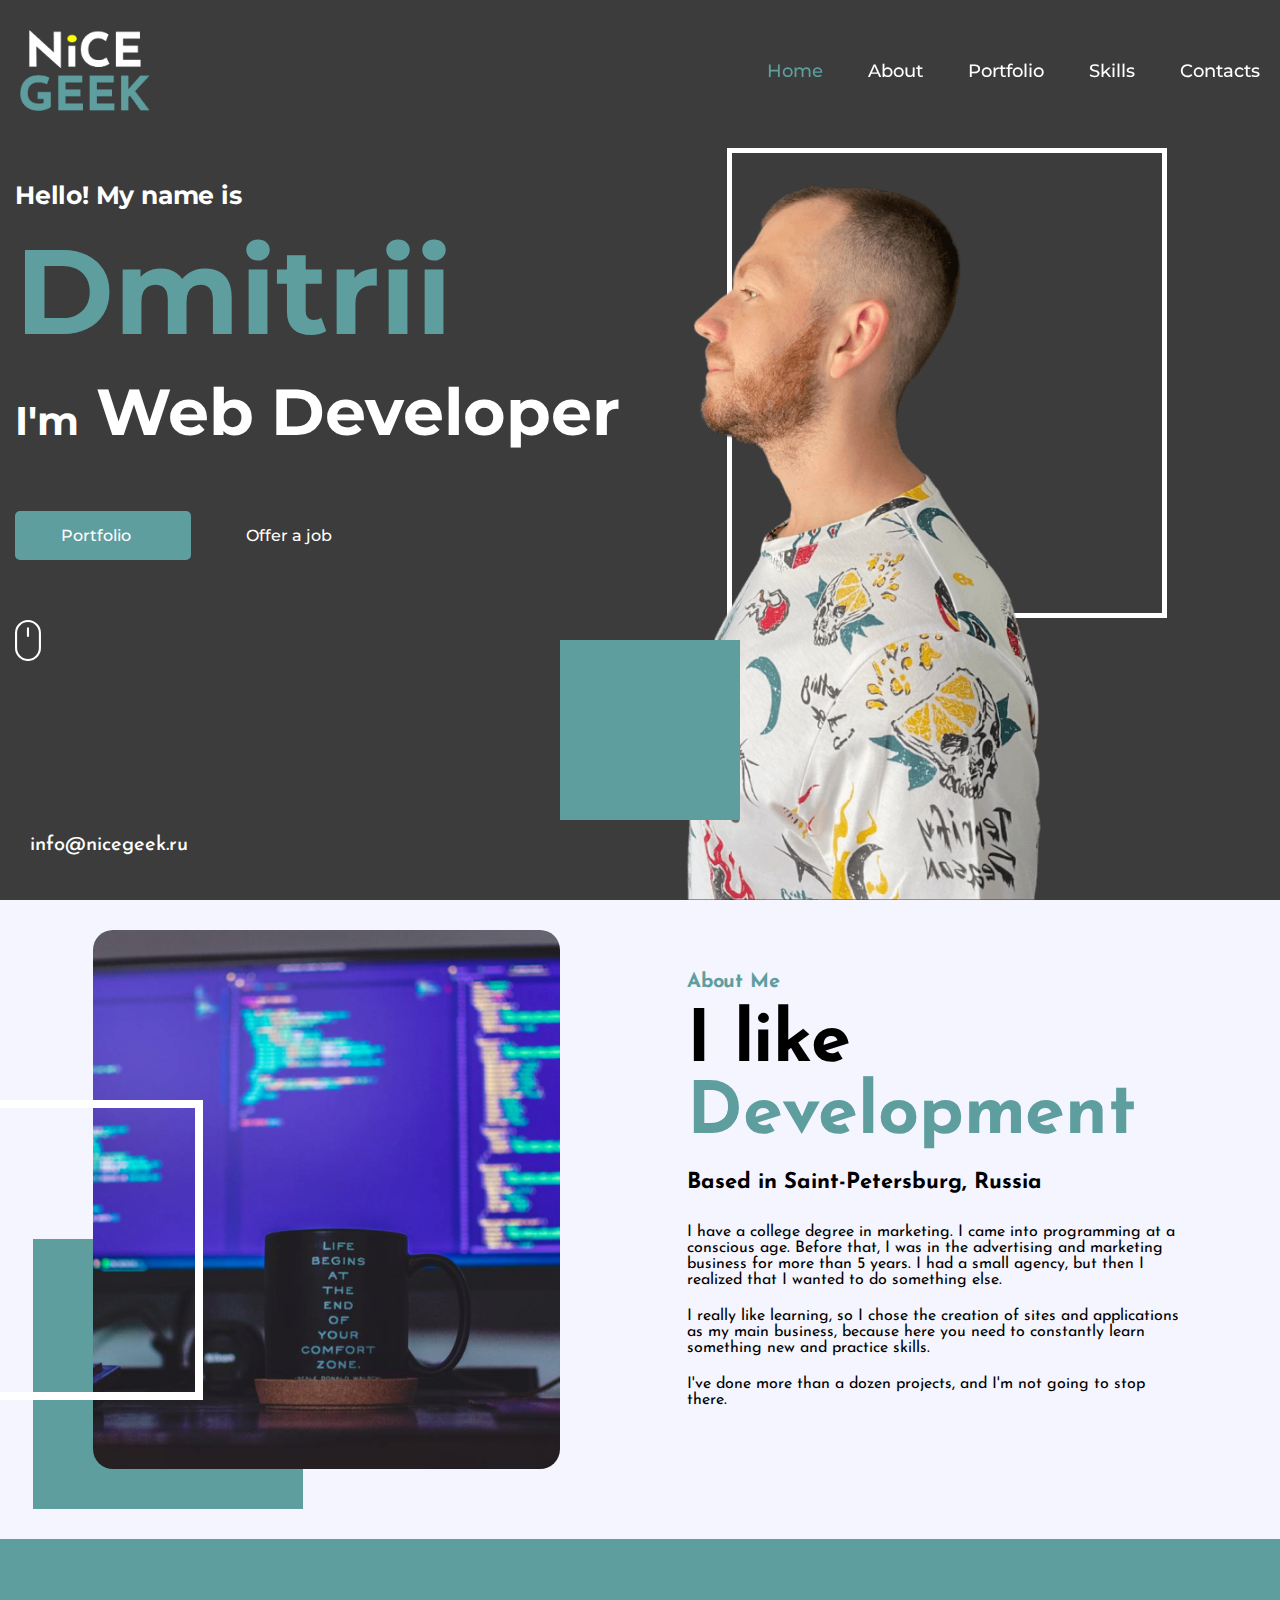
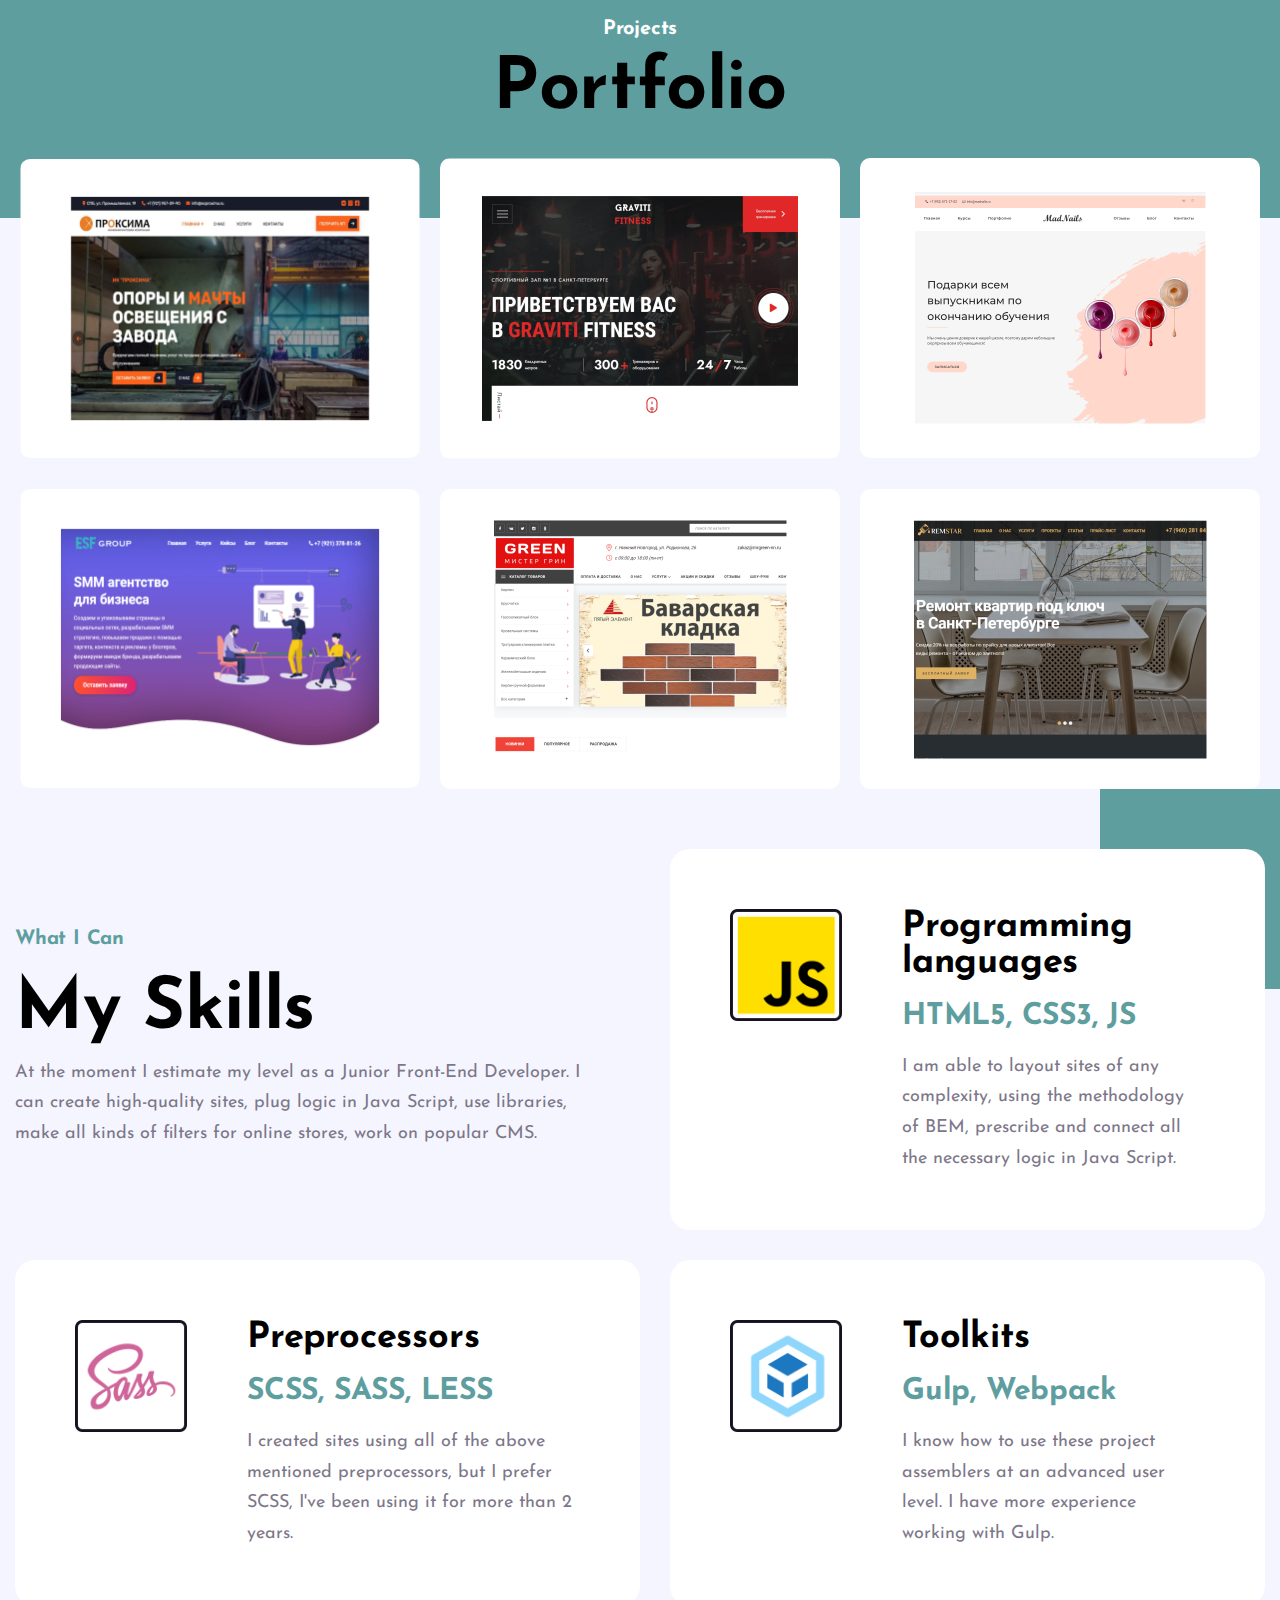
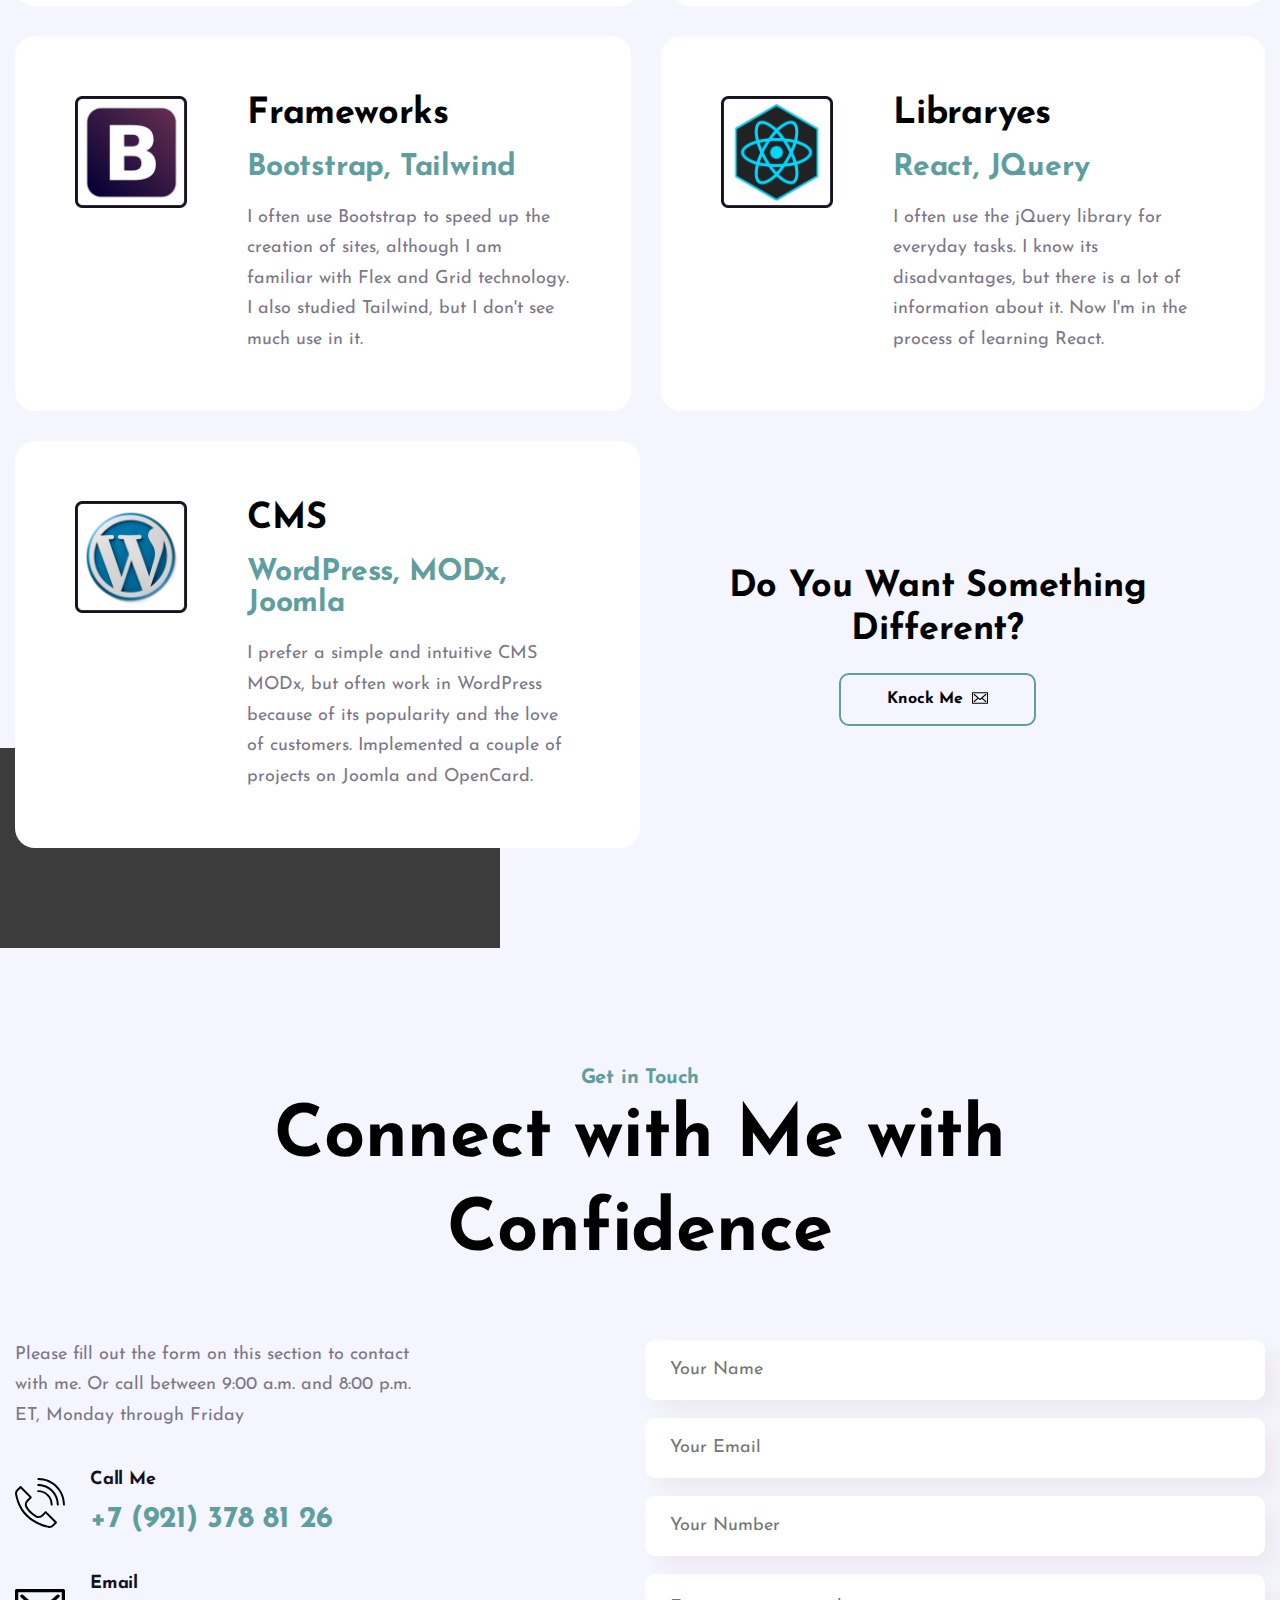
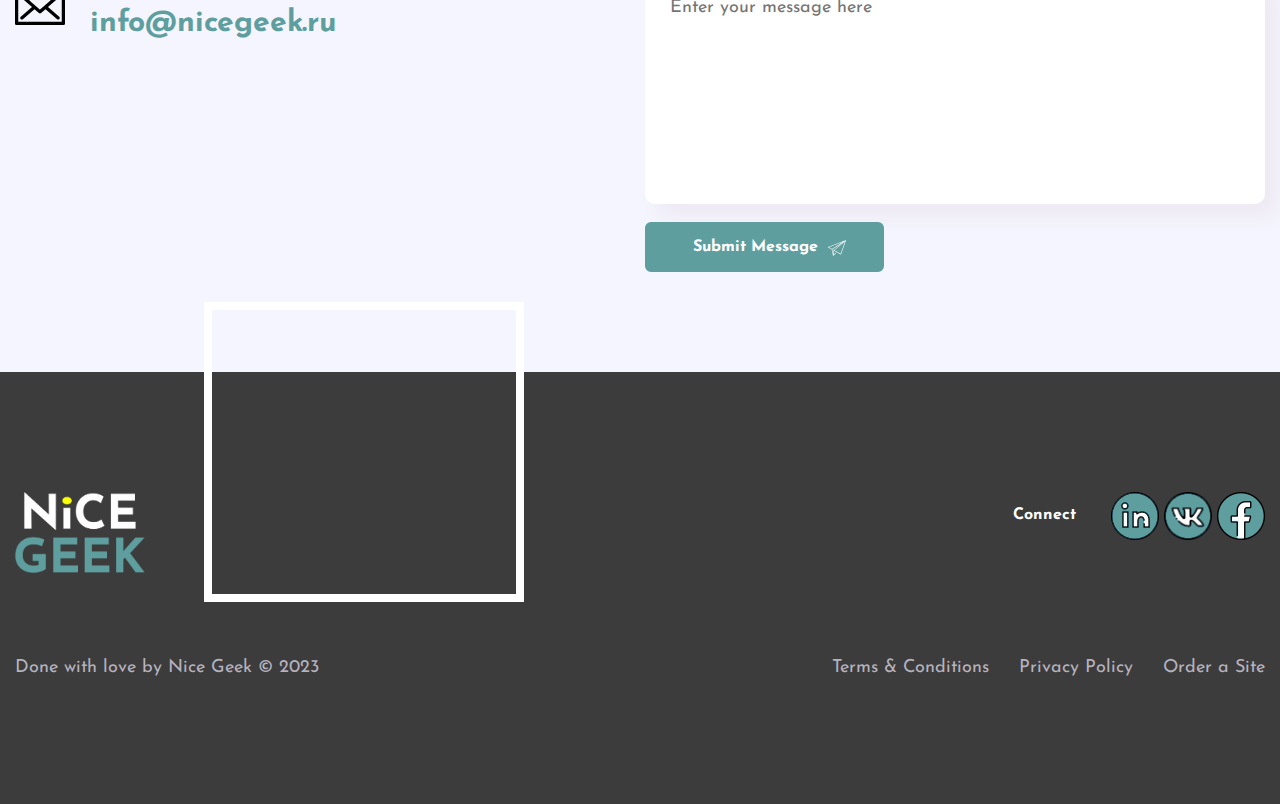
==== index.html @ d7db6d73 "first commit" ====
<!DOCTYPE html>
<html lang="en-EN">
<head>
    <meta charset="UTF-8">
    <meta http-equiv="X-UA-Compatible" content="IE=edge">
    <meta name="description" content="Web Development Portfolio - HTML5, CSS3, JS | Dmitry Semenov">
    <meta name="author" content="Semenov Dmitrii">
    <meta name="viewport" content="width=device-width, initial-scale=1.0">
    <link rel="icon" href="./img/favicon.ico">
    <link rel="preconnect" href="https://fonts.googleapis.com">
    <link rel="preconnect" href="https://fonts.gstatic.com" crossorigin>
    <link href="https://fonts.googleapis.com/css2?family=Josefin+Sans:ital,wght@0,100;0,200;0,300;0,400;0,500;0,600;0,700;1,100;1,200;1,300;1,400;1,500;1,600;1,700&display=swap" rel="stylesheet">
    <link href="https://fonts.googleapis.com/css2?family=Montserrat:wght@300;400;500;600;700;800&family=Open+Sans:wght@300;400;500;600;700;800&display=swap" rel="stylesheet">
    <link rel="stylesheet" href="css/style.css">
    <link rel="stylesheet" href="css/media.css">
    <script type="text/javascript" src="//ajax.googleapis.com/ajax/libs/jquery/1.11.0/jquery.min.js"></script>
    <title>Personal portfolio Dmitry Semenov - Web-Developer, Front-End Developer</title>
</head>
<body>
    <div class="preloader">
        <div class="preloader__wrapper">
            <img class="preloader__img" src="./img/logo__main.svg" alt="logo">
        </div>
    </div>
    <div class="sticky__wrapper">
        <header class="header">
            <div class="header__top_wrapper">
                <div class="header__top">
                    <div class="logo">
                        <a href="#"><img src="./img/logo__main_2.png" alt="logo" class="logo__main"></a>
                    </div>
                    <nav class="nav" id="nav">
                        <ul class="menu__list" id="menu__list">
                            <li class="menu__list_li">
                                <a href="#" class="menu__list_link menu__list_link_active">Home</a>
                            </li>
                            <li class="menu__list_li">
                                <a href="#about" class="menu__list_link">About</a>
                            </li>
                            <li class="menu__list_li">
                                <a href="#portfolio" class="menu__list_link">Portfolio</a>
                            </li>
                            <li class="menu__list_li">
                                <a href="#skills" class="menu__list_link">Skills</a>
                            </li>
                            <li class="menu__list_li">
                                <a href="#form" class="menu__list_link">Contacts</a>
                            </li>
                        </ul>
                    </nav>
                    <button class="mobile-nav-btn">
                        <div class="nav-icon"></div>
                    </button>
                </div>
                <div class="mobile__nav">
                    <div class="mobile__logo">
                        <a href="#"><img src="./img/logo__main_2.png" alt="logo" class="logo__main"></a>
                    </div>
                    <nav class="mobile__navigation">
                        <ul class="mobile__list" id="mobile__list">
                            <li class="mobile__li"><a href="#" class="menu__list_link_mob menu__list_link_active">Home</a></li>
                            <li class="mobile__li"><a href="#about" class="menu__list_link_mob">About</a></li>
                            <li class="mobile__li"><a href="#portfolio" class="menu__list_link_mob">Portfolio</a></li>
                            <li class="mobile__li"><a href="#skills" class="menu__list_link_mob">Skills</a></li>
                            <li class="mobile__li"><a href="#form" class="menu__list_link_mob">Contacts</a></li>
                        </ul>
                    </nav>
                    <div class="mobile__email">
                        <a href="mailto:info@nicegeek.ru">info@nicegeek.ru</a></p>
                    </div>
                </div>  
            </div>
            <div class="mobile__fade">
            </div>
        </header>
        <section class="hero">
            <div class="container">
                    <div class="hero__main">
                        <div class="hero__main_content">
                            <div class="hero__main_content_text">
                                <p class="hero__greeting">Hello! My name is</p>
                                <h1 class="focus-in-expand-fwd-second">Dmitrii</h1>
                                <p class="hero__profession focus-in-expand-fwd-third">I'm<span class=""> Web Developer</span></p>
                            </div>
                            <div class="hero__main_content_btn">
                                <a href="#portfolio" class="hero__btn_violet">Portfolio</a>
                                <a href="#form" class="hero__btn_transperent">Offer a job</a>
                            </div>
                            <div class="hero__main_anchor">
                                <a href="#about">
                                    <svg width="26px" height="100%" viewBox="0 0 247 390" version="1.1" xmlns="http://www.w3.org/2000/svg" xmlns:xlink="http://www.w3.org/1999/xlink" style="fill-rule:evenodd;clip-rule:evenodd;stroke-linecap:round;stroke-linejoin:round;stroke-miterlimit:1.5;">
                                        <path id="wheel" d="M123.359,79.775l0,72.843" style="fill:none;stroke:#fff;stroke-width:20px;"></path>
                                        <path id="mouse" d="M236.717,123.359c0,-62.565 -50.794,-113.359 -113.358,-113.359c-62.565,0 -113.359,50.794 -113.359,113.359l0,143.237c0,62.565 50.794,113.359 113.359,113.359c62.564,0 113.358,-50.794 113.358,-113.359l0,-143.237Z" style="fill:none;stroke:#fff;stroke-width:20px;"></path>
                                    </svg>
                                </a>
                            </div>
                        </div>
                        <div class="hero__main_img">
                            <div class="hero__main_img_wrapper">
                                <img class ="hero__img" src="./img/hero/hero_3_optimize.png" alt="my__img">
                            </div>
                            <span class="hero__item_one movingeffect"></span>
                            <span class="hero__item_two movingeffectbcw"></span>
                            <span class="hero__item_three movingeffectbcw"></span>
                            <span class="hero__item_four movingeffect"></span>
                            <span class="hero__item_five movingeffectbcw"></span>
                        </div>
                    </div>
                    <div class="hero__socials">
                        <a href="https://www.linkedin.com/in/%D0%B4%D0%BC%D0%B8%D1%82%D1%80%D0%B8%D0%B9-%D1%81%D0%B5%D0%BC%D0%B5%D0%BD%D0%BE%D0%B2-20737897/" target="_blank"><img src="./img/icons/socials/linkedin_main.png" alt="linkedin_main"></a>
                        <a href="https://vk.com/id92123426" target="_blank"><img src="./img/icons/socials/vk_main.png" alt="vk_main"></a>
                        <a href="https://www.facebook.com/dmitrii.esfgroup" target="_blank"><img src="./img/icons/socials/facebook_main.png" alt="facebook_main"></a>
                    </div>
                    <div class="hero__email">
                        <a href="mailto:info@nicegeek.ru">info@nicegeek.ru</a></p>
                    </div>
            </div>         
        </section>
        <section class="about" id="about">
            <div class="about__left">
                <img src="./img/about_1.png" alt="about_1">
                <span class="about__left_item_one" ></span>
                <span class="about__left_item_two movingeffect"></span>
            </div>
            <article class="about__center">
                <div class="about__center_text">
                    <h3 class="section__title">About Me</h3>
                    <h4 class="about__center_title">I like</h4>
                    <p class="about__center_title_two">Development</p>
                    <p class="about__center_adress">Based in Saint-Petersburg, Russia</p>
                    <p class="about__center_p">I have a college degree in marketing. I came into programming at a conscious age. Before that, I was in the advertising and marketing business for more than 5 years. I had a small agency, but then I realized that I wanted to do something else.</p>
                    <p class="about__center_p">I really like learning, so I chose the creation of sites and applications as my main business, because here you need to constantly learn something new and practice skills.</p>
                    <p class="about__center_p">I've done more than a dozen projects, and I'm not going to stop there.</p>
                    <!-- <a href="#" class="about__center_btn">Download CV
                        <svg xmlns="http://www.w3.org/2000/svg" xmlns:xlink="http://www.w3.org/1999/xlink" version="1.1" id="Layer_1" x="0px" y="0px" viewBox="0 0 330 330" style="enable-background:new 0 0 330 330;" xml:space="preserve" class="svg replaced-svg" fill="white">
                            <g id="XMLID_24_">
                                <path id="XMLID_25_" d="M154.389,265.602c0.351,0.35,0.719,0.683,1.103,0.997c0.169,0.138,0.347,0.258,0.52,0.388   c0.218,0.164,0.432,0.333,0.659,0.484c0.212,0.142,0.432,0.265,0.649,0.395c0.202,0.121,0.4,0.248,0.608,0.359   c0.224,0.12,0.453,0.221,0.681,0.328c0.215,0.102,0.427,0.21,0.648,0.301c0.223,0.092,0.45,0.167,0.676,0.247   c0.235,0.085,0.468,0.175,0.709,0.248c0.226,0.068,0.456,0.119,0.685,0.176c0.246,0.062,0.489,0.131,0.739,0.181   c0.263,0.052,0.528,0.083,0.794,0.121c0.219,0.031,0.435,0.073,0.658,0.095c0.492,0.048,0.986,0.075,1.48,0.075   c0.494,0,0.988-0.026,1.48-0.075c0.225-0.022,0.444-0.064,0.667-0.096c0.262-0.037,0.524-0.068,0.784-0.12   c0.255-0.05,0.503-0.121,0.754-0.184c0.223-0.057,0.448-0.105,0.669-0.172c0.246-0.075,0.483-0.167,0.724-0.253   c0.221-0.08,0.444-0.152,0.662-0.242c0.225-0.093,0.44-0.202,0.659-0.306c0.225-0.106,0.452-0.206,0.672-0.324   c0.21-0.112,0.408-0.239,0.611-0.361c0.217-0.13,0.437-0.252,0.648-0.394c0.222-0.148,0.431-0.314,0.643-0.473   c0.179-0.134,0.362-0.258,0.536-0.4c0.365-0.3,0.714-0.617,1.049-0.949c0.016-0.016,0.033-0.028,0.049-0.044l70.002-69.998   c5.858-5.858,5.858-15.355,0-21.213c-5.857-5.858-15.355-5.857-21.213-0.001l-44.396,44.393V15c0-8.284-6.716-15-15-15   c-8.284,0-15,6.716-15,15v203.785l-44.392-44.391c-5.858-5.858-15.356-5.858-21.213,0c-5.858,5.858-5.858,15.355,0,21.213   L154.389,265.602z"></path>
                                <path id="XMLID_26_" d="M315,300H15c-8.284,0-15,6.716-15,15s6.716,15,15,15h300c8.284,0,15-6.716,15-15S323.284,300,315,300z"></path>
                            </g>
                        </svg>
                    </a> -->
                </div>  
            </article>
            <div class="about__right">
                <span class="about__right_item_one movingeffectbcw"></span>
                <span class="about__right_item_two"></span>
            </div>
        </section>
        <section class="portfolio" id="portfolio">
            <div class="portfolio__heading">
                <div class="container">
                    <div class="portfolio__title">
                        <p>Projects</p>
                        <h3>Portfolio</h3>
                    </div>
                </div>
            </div>
            <div class="portfolio__projects">
                <div class="container projects__wrapper">
                    <div class="portfolio__projects_row">
                        <div class="portfolio__projects_item">
                            <a class="portfolio__projects_link" href="https://proxima.nicegeek.ru/" target="_blank"></a>
                            <div class="portfolio__projects_img">
                                <img src="./img/projects/project_1.png" alt="portfolio">
                            </div>
                            <div class="portfolio__projects_overlay">
                                <a href="https://proxima.nicegeek.ru/" target="_blank">Show More</a>
                                <div class="portfolio__projects_text">
                                    <p class="portfolio__projects_title">SCSS, JS, Sliders, Video Popup, Accordeons, Animations</p>
                                    <h3 class="portfolio__projects_skills">Manufacturing</h3>
                                </div>
                            </div>
                        </div>
                        <div class="portfolio__projects_item">
                            <a class="portfolio__projects_link" href="https://gravity.nicegeek.ru/" target="_blank"></a>
                            <div class="portfolio__projects_img">
                                <img src="./img/projects/project_2.png" alt="portfolio">
                            </div>
                            <div class="portfolio__projects_overlay">
                                <a href="https://gravity.nicegeek.ru/" target="_blank">Show More</a>
                                <div class="portfolio__projects_text">
                                    <p class="portfolio__projects_title">Gulp + Webpack, JS Calculator, Popups, Animations</p>
                                    <h3 class="portfolio__projects_skills">Fitness Club</h3>
                                </div>
                            </div>
                        </div>
                        <div class="portfolio__projects_item">
                            <a class="portfolio__projects_link" href="https://madnails.ru/" target="_blank"></a>
                            <div class="portfolio__projects_img">
                                <img src="./img/projects/project_3.png" alt="portfolio">
                            </div>
                            <div class="portfolio__projects_overlay">
                                <a href="https://madnails.ru/" target="_blank">Show More</a>
                                <div class="portfolio__projects_text">
                                    <p class="portfolio__projects_title">SCSS, JS, MODx</p>
                                    <h3 class="portfolio__projects_skills">Beauty School</h3>
                                </div>
                            </div>
                        </div>
                        <div class="portfolio__projects_item">
                            <a class="portfolio__projects_link" href="https://esfgroup.ru/" target="_blank"></a>
                            <div class="portfolio__projects_img">
                                <img src="./img/projects/project_4.png" alt="portfolio">
                            </div>
                            <div class="portfolio__projects_overlay">
                                <a href="https://esfgroup.ru/" target="_blank">Show More</a>
                                <div class="portfolio__projects_text">
                                    <p class="portfolio__projects_title">SCSS, JS, Bootstrap, MODx</p>
                                    <h3 class="portfolio__projects_skills">SMM agency</h3>
                                </div>
                            </div>
                            
                        </div>
                        <div class="portfolio__projects_item">
                            <a class="portfolio__projects_link" href="https://mrgreen-nn.ru/" target="_blank"></a>
                            <div class="portfolio__projects_img">
                                <img src="./img/projects/project_5.png" alt="portfolio">
                            </div>
                            <div class="portfolio__projects_overlay">
                                <a href="https://mrgreen-nn.ru/" target="_blank">Show More</a>
                                <div class="portfolio__projects_text">
                                    <p class="portfolio__projects_title">HTML5, CSS3, JS, MODx</p>
                                    <h3 class="portfolio__projects_skills">Online store of building materials</h3>
                                </div>
                            </div>
                        </div>
                        <div class="portfolio__projects_item">
                            <a class="portfolio__projects_link" href="https://remstar-spb.ru/" target="_blank"></a>
                            <div class="portfolio__projects_img">
                                <img src="./img/projects/project_6.png" alt="portfolio">
                            </div>
                            <div class="portfolio__projects_overlay">
                                <a href="https://remstar-spb.ru/" target="_blank">Show More</a>
                                <div class="portfolio__projects_text">
                                    <p class="portfolio__projects_title">HTML5, CSS3, JS, MODx</p>
                                    <h3 class="portfolio__projects_skills">Apartment renovation</h3>
                                </div>
                            </div>
                            
                        </div>
                    </div>
                </div>
            </div>
        </section>
        <section class="skills" id="skills">
            <div class="container">
                <div class="skills__wrapper">
                    <div class="skills__row">
                        <div class="skills__item_title_format">
                            <p class="section__title">What I Can</p>
                            <h3 class="skills__item_heading">My Skills</h3>
                            <p class="skills__item_text">At the moment I estimate my level as a Junior Front-End Developer. I can create high-quality sites, plug logic in Java Script, use libraries, make all kinds of filters for online stores, work on popular CMS.</p>
                        </div>
                        <div class="skills__item">
                            <div class="skills__item_icon">
                                <img src="./img/icons/skills/js_main.png" alt="js_main">
                            </div>
                            <div class="skills__item_info">
                                <h4 class="skills__item_title">Programming languages</h4>
                                <p class="skills__item_title_two">HTML5, CSS3, JS</p>
                                <p class="skills__item_info_p">I am able to layout sites of any complexity, using the methodology of BEM, prescribe and connect all the necessary logic in Java Script.</p>
                            </div>
                        </div>
                    </div>
                    <div class="skills__row">
                        <div class="skills__item">
                            <div class="skills__item_icon">
                                <img src="./img/icons/skills/sass_main.png" alt="sass_main">
                            </div>
                            <div class="skills__item_info">
                                <h4 class="skills__item_title">Preprocessors</h4>
                                <p class="skills__item_title_two">SCSS, SASS, LESS</p>
                                <p class="skills__item_info_p">I created sites using all of the above mentioned preprocessors, but I prefer SCSS, I've been using it for more than 2 years.</p>
                            </div>
                        </div>
                        <div class="skills__item">
                            <div class="skills__item_icon">
                                <img src="./img/icons/skills/webpack_main.png" alt="webpack_main">
                            </div>
                            <div class="skills__item_info">
                                <h4 class="skills__item_title">Toolkits</h4>
                                <p class="skills__item_title_two">Gulp, Webpack</p>
                                <p class="skills__item_info_p">I know how to use these project assemblers at an advanced user level. I have more experience working with Gulp.</p>
                            </div>
                        </div>
                    </div>
                    <div class="skills__row">
                        <div class="skills__item">
                            <div class="skills__item_icon">
                                <img src="./img/icons/skills/bootstrap_main.png" alt="bootstrap_main">
                            </div>
                            <div class="skills__item_info">
                                <h4 class="skills__item_title">Frameworks</h4>
                                <p class="skills__item_title_two">Bootstrap, Tailwind</p>
                                <p class="skills__item_info_p">I often use Bootstrap to speed up the creation of sites, although I am familiar with Flex and Grid technology. I also studied Tailwind, but I don't see much use in it.</p>
                            </div>
                        </div>
                        <div class="skills__item">
                            <div class="skills__item_icon">
                                <img src="./img/icons/skills/react_main.png" alt="react_main">
                            </div>
                            <div class="skills__item_info">
                                <h4 class="skills__item_title">Libraryes</h4>
                                <p class="skills__item_title_two">React, JQuery</p>
                                <p class="skills__item_info_p">I often use the jQuery library for everyday tasks. I know its disadvantages, but there is a lot of information about it. Now I'm in the process of learning React.</p>
                            </div>
                        </div>
                    </div>
                    <div class="skills__row">
                        <div class="skills__item">
                            <div class="skills__item_icon">
                                <img src="./img/icons/skills/wordpress_main.png" alt="wordpress_main">
                            </div>
                            <div class="skills__item_info">
                                <h4 class="skills__item_title">CMS</h4>
                                <p class="skills__item_title_two">WordPress, MODx, Joomla</p>
                                <p class="skills__item_info_p">I prefer a simple and intuitive CMS MODx, but often work in WordPress because of its popularity and the love of customers. Implemented a couple of projects on Joomla and OpenCard.</p>
                            </div>
                        </div>
                        <div class="skills__item_title_format_two">
                            <p class="skills__item_title">Do You Want Something Different?</p>
                            <a href="#form" class="skills__btn">Knock Me
                                <svg xmlns="http://www.w3.org/2000/svg" xmlns:xlink="http://www.w3.org/1999/xlink" version="1.1" id="Layer_1" x="0px" y="0px" viewBox="0 0 455.861 455.861" style="enable-background:new 0 0 455.861 455.861;" xml:space="preserve" class="svg replaced-svg" fill="black">
                                    <g>
                                        <g>
                                            <g>
                                                <path d="M52.616,139.032l102.427,88.898L52.616,316.828c-6.162,5.349-6.823,14.68-1.474,20.843     c5.349,6.162,14.68,6.821,20.842,1.474l105.6-91.651l40.663,35.292c2.778,2.411,6.231,3.616,9.684,3.616s6.906-1.205,9.684-3.616     l40.663-35.292l105.6,91.651c6.162,5.348,15.493,4.688,20.842-1.474c5.349-6.163,4.688-15.494-1.474-20.843L300.819,227.93     l102.427-88.898c6.163-5.349,6.823-14.68,1.474-20.843c-5.349-6.163-14.682-6.822-20.842-1.474     c-8.592,7.457-146.799,127.408-155.947,135.348c-9.151-7.942-147.358-127.893-155.947-135.348     c-6.162-5.348-15.494-4.687-20.842,1.474C45.793,124.352,46.454,133.683,52.616,139.032z"></path>
                                                <path d="M441.088,63.154H14.774C6.615,63.154,0,69.77,0,77.929v300.003c0,8.16,6.615,14.774,14.774,14.774h426.313     c8.16,0,14.774-6.614,14.774-14.774V77.929C455.862,69.77,449.248,63.154,441.088,63.154z M426.314,363.157h-0.001H29.549V92.703     h396.765V363.157z"></path>
                                            </g>
                                        </g>
                                </svg>
                            </a>
                        </div>
                    </div>
                </div>
            </div>
        </section>
        <section class="form" id="form">
            <div class="container">
                <div class="form__row">
                    <h3 class="section__title">Get in Touch</h3>
                    <h4 class="section__title_two">Connect with Me with<br> Confidence</h4>
                </div>
                <div class="form__wrapper">
                    <div class="form__text">
                        <p class="form__p">Please fill out the form on this section to contact with me. Or call between 9:00 a.m. and 8:00 p.m. ET, Monday through Friday</p>
                        <div class="form__contacts">
                            <svg xmlns="http://www.w3.org/2000/svg" xmlns:xlink="http://www.w3.org/1999/xlink" version="1.1" id="Capa_1" x="0px" y="0px" viewBox="0 0 201.629 201.629" style="enable-background:new 0 0 201.629 201.629;" xml:space="preserve" class="svg replaced-svg">
                                <path d="M139.321,201.629c-1.457,0-2.925-0.14-4.387-0.426c-0.04-0.006-0.08-0.012-0.12-0.019  c-2.116-0.364-52.265-9.341-89.971-47.047C14.447,123.742,4.194,84.726,1.17,69.123c-0.564-1.856-0.888-3.791-0.962-5.757  c-0.023-0.219-0.029-0.438-0.018-0.656c-0.054-6.129,2.288-11.87,6.615-16.197l12.818-12.818c0.75-0.75,1.768-1.172,2.828-1.172  s2.078,0.422,2.828,1.172l41.479,41.48c1.563,1.562,1.563,4.095,0,5.656L53.942,93.649c-0.327,0.327-0.656,0.637-0.992,0.935  c-5.987,5.316-7.148,14.626-2.694,21.65c4.279,6.747,9.12,12.838,14.387,18.105c6.239,6.238,13.642,11.89,22.001,16.795  c6.837,4.012,15.627,2.726,21.379-3.127l0.139-0.14l12.818-12.817c1.563-1.563,4.094-1.563,5.656,0l41.479,41.479  c1.563,1.562,1.563,4.095,0,5.656l-12.817,12.818C151.006,199.296,145.262,201.629,139.321,201.629z M135.976,193.265  c0.11,0.014,0.22,0.031,0.329,0.054c4.857,1.008,9.843-0.478,13.337-3.971l9.988-9.989l-35.822-35.822l-10.104,10.104  c-8.302,8.448-21.105,10.265-31.108,4.396c-8.946-5.25-16.889-11.319-23.608-18.039c-5.682-5.682-10.893-12.234-15.486-19.478  c-6.531-10.301-4.75-24.024,4.145-31.923c0.226-0.198,0.438-0.4,0.646-0.608l9.984-9.984L22.452,42.18l-9.99,9.989  c-2.832,2.833-4.348,6.609-4.27,10.637c0.003,0.044,0.005,0.087,0.006,0.131c0.04,1.376,0.266,2.725,0.672,4.008  c0.046,0.147,0.084,0.298,0.113,0.45c2.831,14.729,12.544,52.113,41.517,81.087C85.282,183.264,132.552,192.626,135.976,193.265z   M197.444,110.944c-2.209,0-4-1.791-4-4C193.444,52.387,149.058,8,94.5,8c-2.209,0-4-1.791-4-4s1.791-4,4-4  c58.97,0,106.944,47.975,106.944,106.944C201.444,109.153,199.653,110.944,197.444,110.944z M172.624,110.944c-2.209,0-4-1.791-4-4  c0-41.226-33.539-74.765-74.764-74.765c-2.209,0-4-1.791-4-4s1.791-4,4-4c45.636,0,82.764,37.128,82.764,82.765  C176.624,109.153,174.833,110.944,172.624,110.944z M147.866,110.944c-2.209,0-4-1.791-4-4c0-27.573-22.433-50.006-50.006-50.006  c-2.209,0-4-1.791-4-4s1.791-4,4-4c31.984,0,58.006,26.021,58.006,58.006C151.866,109.153,150.075,110.944,147.866,110.944z"></path>
                            </svg>
                            <div class="form__contacts_info">
                                <p>Call Me</p>
                                <a href="tel:+79213788126">+7 (921) 378 81 26</a>
                            </div>
                        </div>
                        <div class="form__contacts">
                            <svg xmlns="http://www.w3.org/2000/svg" xmlns:xlink="http://www.w3.org/1999/xlink" version="1.1" id="Layer_1" x="0px" y="0px" viewBox="0 0 455.861 455.861" style="enable-background:new 0 0 455.861 455.861;" xml:space="preserve" class="svg replaced-svg">
                                <g>
                                    <g>
                                        <g>
                                            <path d="M52.616,139.032l102.427,88.898L52.616,316.828c-6.162,5.349-6.823,14.68-1.474,20.843     c5.349,6.162,14.68,6.821,20.842,1.474l105.6-91.651l40.663,35.292c2.778,2.411,6.231,3.616,9.684,3.616s6.906-1.205,9.684-3.616     l40.663-35.292l105.6,91.651c6.162,5.348,15.493,4.688,20.842-1.474c5.349-6.163,4.688-15.494-1.474-20.843L300.819,227.93     l102.427-88.898c6.163-5.349,6.823-14.68,1.474-20.843c-5.349-6.163-14.682-6.822-20.842-1.474     c-8.592,7.457-146.799,127.408-155.947,135.348c-9.151-7.942-147.358-127.893-155.947-135.348     c-6.162-5.348-15.494-4.687-20.842,1.474C45.793,124.352,46.454,133.683,52.616,139.032z"></path>
                                            <path d="M441.088,63.154H14.774C6.615,63.154,0,69.77,0,77.929v300.003c0,8.16,6.615,14.774,14.774,14.774h426.313     c8.16,0,14.774-6.614,14.774-14.774V77.929C455.862,69.77,449.248,63.154,441.088,63.154z M426.314,363.157h-0.001H29.549V92.703     h396.765V363.157z"></path>
                                        </g>
                                    </g>
                                </g>
                            </svg>
                            <div class="form__contacts_info">
                                <p>Email</p>
                                <a href="mailto:info@nicegeek.ru">info@nicegeek.ru</a>
                            </div>
                        </div>

                    </div>
                    <div class="form__fields">
                        <div class="contact__form" id="contact__form">
                            <input id="name" type="name" name="name" placeholder="Your Name" required>
                            <input id="email" type="email" name="email" placeholder="Your Email" required>
                            <input id="phone" type="phone" name="phone" placeholder="Your Number"  required>
                            <textarea id="text" name="text" placeholder="Enter your message here"></textarea>
                            <button class="submit" id="submit">
                                Submit Message
                                <svg xmlns="http://www.w3.org/2000/svg" xmlns:xlink="http://www.w3.org/1999/xlink" version="1.1" id="Layer_1" x="0px" y="0px" viewBox="0 0 512.001 512.001" style="enable-background:new 0 0 512.001 512.001;" xml:space="preserve" class="svg replaced-svg" fill="white">
                                    <g>
                                        <g>
                                            <path d="M509.532,34.999c-2.292-2.233-5.678-2.924-8.658-1.764L5.213,225.734c-2.946,1.144-4.967,3.883-5.192,7.034    c-0.225,3.151,1.386,6.149,4.138,7.7l102.719,57.875l35.651,174.259c0.222,1.232,0.723,2.379,1.442,3.364    c0.072,0.099,0.131,0.175,0.191,0.251c1.256,1.571,3.037,2.668,5.113,3c0.265,0.042,0.531,0.072,0.795,0.088    c0.171,0.011,0.341,0.016,0.511,0.016c1.559,0,3.036-0.445,4.295-1.228c0.426-0.264,0.831-0.569,1.207-0.915    c0.117-0.108,0.219-0.205,0.318-0.306l77.323-77.52c3.186-3.195,3.18-8.369-0.015-11.555c-3.198-3.188-8.368-3.18-11.555,0.015    l-60.739,60.894l13.124-112.394l185.495,101.814c1.868,1.02,3.944,1.239,5.846,0.78c0.209-0.051,0.4-0.105,0.589-0.166    c1.878-0.609,3.526-1.877,4.574-3.697c0.053-0.094,0.1-0.179,0.146-0.264c0.212-0.404,0.382-0.8,0.517-1.202L511.521,43.608    C512.6,40.596,511.824,37.23,509.532,34.999z M27.232,234.712L432.364,77.371l-318.521,206.14L27.232,234.712z M162.72,316.936    c-0.764,0.613-1.429,1.374-1.949,2.267c-0.068,0.117-0.132,0.235-0.194,0.354c-0.496,0.959-0.784,1.972-0.879,2.986L148.365,419.6    l-25.107-122.718l275.105-178.042L162.72,316.936z M359.507,419.195l-177.284-97.307L485.928,66.574L359.507,419.195z"></path>
                                        </g>
                                    </g>
                                </svg>
                            </button>
                        </div>
                    </div>
                    <div class="success__message">
                        <p>Thank you for you Message! Form sent!</p>
                    </div>
                </div>
            </div>
        </section>
    </div> 
    <footer class="footer">
        <div class="container">
            <div class="footer__wrapper">
                <div class="footer__left">
                    <div class="logo">
                        <a href="#"><img src="./img/logo__main_2.png" alt="logo" class="logo__main"></a>
                    </div>
                    <p>Done with love by Nice Geek © 2023</p>
                </div>
                <div class="footer__right">
                    <div class="footer__right_socials">
                        <p>Connect</p>
                        <a href="https://www.linkedin.com/in/%D0%B4%D0%BC%D0%B8%D1%82%D1%80%D0%B8%D0%B9-%D1%81%D0%B5%D0%BC%D0%B5%D0%BD%D0%BE%D0%B2-20737897/" target="_blank"><img src="./img/icons/socials/linkedin_main.png" alt="linkedin_main"></a>
                        <a href="https://vk.com/id92123426" target="_blank"><img src="./img/icons/socials/vk_main.png" alt="vk_main"></a>
                        <a href="https://www.facebook.com/dmitrii.esfgroup" target="_blank"><img src="./img/icons/socials/facebook_main.png" alt="facebook_main"></a>
                    </div>
                    <div class="footer__right_links">
                        <a href="./terms.html" target="_blank">Terms & Conditions</a>
                        <a href="./politika.html" target="_blank">Privacy Policy</a>
                        <a href="#form">Order a Site</a>
                    </div>
                </div>
            </div>
        </div>
    </footer>
    <script src="./js/header.js"></script>
    <script src="./js/form.js"></script>
    <script src="./js/main.js"></script>
</body>
</html>
---- css/style.css ----
@import url("reset.css");



:root {
    --background-color-dark: #3C3C3C;
    --background-color-light: #F4F5FE;
    --background-color-green: #5e9e9f;
}

html {
    scroll-behavior: smooth;
}

body {
    font-family: 'Josefin Sans', sans-serif;
    min-height: 100vh;
    display: flex;
    flex-direction: column;
}

.sticky__wrapper {
    flex: 1;
}

.container {
    max-width: 1300px;
    padding: 0 15px;
    margin: 0 auto;
}

.none {
    display: none;
}
.block {
    display: block;
}
.flex {
    display: flex;
    justify-content: center;
    align-items: center;
}
.opacity {
    opacity: 0.1;
}

/* Header styles  */

.header {
    min-height: 10vh;
    background-color: var(--background-color-dark);
    overflow: hidden;
    position: relative;
}


/* Header top styles  */

.header__top_wrapper {
    position: fixed;
    z-index: 10;
    top: 0;
    left: 0;
    right: 0;
    transition: all .3s ease;
}

.header__top {
    padding: 30px 0px;
    display: flex;
    justify-content: space-between;
    align-items: center;
    max-width: 1270px;
    margin: 0 auto;
    
}
.logo, .logo__main  {
    width: 130px;
    height: auto;
}

.active {
    background-color: black;
}

.menu__list {
    display: flex;
    justify-content: flex-start;
    align-items: center;
}

.menu__list_li + .menu__list_li {
    margin-left: 45px;
}
.menu__list_link {
    text-decoration: none;
    color: #fff;
    font-weight: 500;
    font-size: 18px;
    font-family: 'Montserrat', sans-serif;
    transition: all .3s ease;
}

.menu__list_link:hover {
    color: var(--background-color-green);
}

.menu__list_link_active {
    color: var(--background-color-green);
}

.menu__list_link_active_mob {
    color: var(--background-color-green);
}
.mobile_li {
    color: var(--background-color-green);
}


/* Mobile Nav */

.mobile__nav {
    position: fixed;
    top: 0;
    right: 0;
    bottom: 0;
    background-color: black;
    width: 70%;
    z-index: 998;
    display: flex;
    flex-direction: column;
    align-items: center;
    justify-content: space-around;
    transform: translateX(120%);
    transition: all 0.2s ease;
}
.mobile__nav_active {
    transform: translateX(0);
}

.mobile__list {
    display: flex;
    flex-direction: column;
    align-items: center;
    justify-content: center;
    row-gap: 30px;
}

.mobile__list_active {
    color: var(--background-color-green)!important;
}
.mobile__list a {
    font-size: 25px;
    color: white;
    padding: 10px;
    text-decoration: none;
}
.mobile__email a {
    font-size: 25px;
    color: white;
}

.mobile__fade {
    position: fixed;
    width: 100%;
    height: 100%;
    top: 0;
    left: 0;
    right: 0;
    bottom: 0;
    background-color: rgba(0, 0, 0, 0);
    z-index: -10;
    display: block;
    transition: all ease;
}

.mobile__fade_open {
    background-color: rgba(0, 0, 0, 0.9);
    display: block;
    z-index: 9;
}

.no__scroll {
    overflow-y: hidden;
}





/* Hero styles  */

.hero {
    background-color: var(--background-color-dark);
    position: relative;
    min-height: 90vh;
}

.hero__main {
    padding-top: 90px;
    padding-bottom: 90px;
    display: flex;
    justify-content: space-between;
    align-items: flex-start;
}

.hero__main_content {
    max-width: 660px;
    font-family: initial;
    font-family: 'Montserrat', sans-serif;
    color: #fff;
}

.hero__greeting {
    font-size: 25px;
    font-weight: 700;
    letter-spacing: -.2px;
    margin-bottom: 15px;
}
.hero__main_content_text h1 {
    font-size: 120px;
    font-weight: 700;
    line-height: 1.1;
    color: var(--background-color-green);
    margin-bottom: 15px;
}

.hero__profession {
    font-size: 40px;
    font-weight: 700;
    color: #fff;
    letter-spacing: -.2px;
}
.focus-in-expand-fwd-first {
	-webkit-animation: focus-in-expand-fwd 1s cubic-bezier(0.250, 0.460, 0.450, 0.940) both;
	animation: focus-in-expand-fwd 1s cubic-bezier(0.250, 0.460, 0.450, 0.940) both;
}
.focus-in-expand-fwd-second {
	-webkit-animation: focus-in-expand-fwd 1.5s cubic-bezier(0.250, 0.460, 0.450, 0.940) both;
	animation: focus-in-expand-fwd 1.5s cubic-bezier(0.250, 0.460, 0.450, 0.940) both;
}
.focus-in-expand-fwd-third {
	-webkit-animation: focus-in-expand-fwd 2.3s cubic-bezier(0.250, 0.460, 0.450, 0.940) both;
	animation: focus-in-expand-fwd 2.3s cubic-bezier(0.250, 0.460, 0.450, 0.940) both;
}
@-webkit-keyframes focus-in-expand-fwd {
    0% {
      letter-spacing: -0.5em;
      -webkit-transform: translateZ(-800px);
              transform: translateZ(-800px);
      -webkit-filter: blur(12px);
              filter: blur(12px);
      opacity: 0;
    }
    100% {
      -webkit-transform: translateZ(0);
              transform: translateZ(0);
      -webkit-filter: blur(0);
              filter: blur(0);
      opacity: 1;
    }
  }
  @keyframes focus-in-expand-fwd {
    0% {
      letter-spacing: -0.5em;
      -webkit-transform: translateZ(-800px);
              transform: translateZ(-800px);
      -webkit-filter: blur(12px);
              filter: blur(12px);
      opacity: 0;
    }
    100% {
      -webkit-transform: translateZ(0);
              transform: translateZ(0);
      -webkit-filter: blur(0);
              filter: blur(0);
      opacity: 1;
    }
  }
  
.hero__profession span {
    font-size: 65px;
    font-weight: 700;
    color: #fff;
    letter-spacing: -.2px;
}
.hero__main_content_btn {
    margin-top: 60px;
}

.hero__btn_violet {
    width: 176px;
    padding: 15px 46px 15px 46px;
    background-color: var(--background-color-green);
    color: #fff;
    border-radius: 5px;
    transition: all 0.1s ease-in;
    font-size: 16px;
    font-weight: 500;
    display: inline-block;
    margin-right: 5px;
}

.hero__btn_violet:hover {
    transform: translateY(-3px);
}

.hero__btn_transperent {
    padding: 15px 46px 15px 46px;
    background-color: transparent;
    color: #fff;
    border-radius: 5px;
    font-size: 16px;
    font-weight: 500;
    display: inline-block;
    transition: all 0.1s ease-in;
    
}

.hero__btn_transperent:hover {
    transform: translateY(-3px);
    outline: 1px solid white;
}

.hero__main_anchor {
    margin-top: 60px;
}

.hero__main_anchor #wheel {
    animation: scroll ease 2s infinite;
}

@keyframes scroll {
    0% {
        transform: translateY(0)
    }

    30% {
        transform: translateY(60px)
    }
}


.hero__main_img {
    position: absolute;
    bottom: 0;
    right: 300px;
    z-index: 1;
}


.hero__item_one {
    position: absolute;
    top: -10px;
    right: -55px;
    width: 380px;
    height: 690px;
    display: block;
    background-color: var(--background-color-green);
    z-index: -1;
}


.hero__item_two {
    position: absolute;
    bottom: 80px;
    left: -70px;
    width: 180px;
    height: 180px;
    display: block;
    background-color: var(--background-color-green);
    z-index: 1;
}
.hero__item_three {
    position: absolute;
    top: 50px;
    left: -30px;
    width: 80px;
    height: 110px;
    display: block;
    background-color: var(--background-color-green);
    z-index: -1;
}
.hero__item_four {
    position: absolute;
    width: 440px;
    height: 470px;
    top: 30%;
    transform: translateY(-50%);
    right: 20px;
    display: block;
    border: 5px solid white;
    z-index: -1;

}
.hero__item_five {
    position: absolute;
    width: 50px;
    height: 70px;
    bottom: 32%;
    right: -180px;
    display: block;
    background-color: var(--background-color-green);
    z-index: 1;
    
}

.hero__socials {
    position: absolute;
    top: 40%;
    left: 30px;
    display: flex;
    flex-direction: column;
}

.hero__socials img {
    width: 30px;
    height: 30px;
    margin-bottom: 10px;
    transition: all 0.2s ease;
}

.hero__socials img:hover {
    transform: translateY(-8%);
}


.hero__email {
    position: absolute;
    bottom: 45px;
    left: 30px;
    font-size: 20px;
    font-weight: 500;
    transition: all 0.2s ease;
}

.hero__email:hover {
    transform: translateY(-8%);
}

.hero__email a {
    color: #fff;
}

/* About styles */

.about {
    display: flex;
    position: relative;
    justify-content: space-evenly;
    align-items: flex-start;
    column-gap: 10px;
    height: auto;
    padding-top: 120px;
    padding-bottom: 70px;
    overflow-x: hidden;
    overflow: hidden;
    background-color: var(--background-color-light);
}
.about__left {
    position: relative;
    padding-top: 30px;
}
.about__left img {
    border-radius: 20px;
    position: relative;
    z-index: 5;
}
.about__left_item_one {
    position: absolute;
    left: -890px;
    top: 200px;
    width: 1000px;
    height: 300px;
    display: block;
    border: 8px solid white;
    z-index: 6;
    
}
.about__left_item_two {
    position: absolute;
    left: -60px;
    bottom: -40px;
    width: 270px;
    height: 270px;
    display: block;
    background-color: var(--background-color-green);
    z-index: 4;
}

.about__center {
    display: flex;
    flex-direction: column;
    padding-top: 30px;
    margin-left: -100px;
}
.about__center_text {
    display: flex;
    flex-direction: column;
    max-width: 500px;
}
.section__title {
    font-size: 20px;
    font-weight: 700;
    color: var(--background-color-green);
    letter-spacing: -.2px;
    display: inline-block;
    margin-bottom: 15px;
}
.about__center_title {
    font-size: 72px;
    font-weight: 700;
    letter-spacing: -.2px;
}
.about__center_title_two {
    font-size: 72px;
    font-weight: 700;
    letter-spacing: -.2px;
    color: var(--background-color-green);
    margin-bottom: 20px;
}
.about__center_adress {
    font-size: 22px;
    font-weight: 700;
    margin-bottom: 30px;
}
.about__center_p {
    margin-bottom: 20px;
}
.about__center_btn {
    display: flex;
    justify-content: center;
    align-items: center;
    padding: 15px 46px 15px 46px;
    max-width: 240px;
    color: #fff;
    background-color: var(--background-color-green);
    font-size: 16px;
    font-weight: 500;
    margin-top: 10px;
    border-radius: 8px;
    transition: all 0.2s ease;
}

.about__center_btn:hover {
    color: black;
    background-color: white;
    outline: 2px solid var(--background-color-green);
}

.about__center_btn svg {
    width: 15px;
    height: 15px;
    margin-left: 10px;
}

.about__center_btn:hover svg {
    fill: black;
}

.about__rigth {
    padding-top: 30px;
    position: relative;
    z-index: -5;
}
.about__right_item_one {
    position: absolute;
    top: 50px;
    right: 40px;
    width: 270px;
    height: 270px;
    background-color: var(--background-color-green);
}
.about__right_item_two {
    position: absolute;
    top: 90px;
    right: 80px;
    width: 270px;
    height: 270px;
    border: 8px solid white;
}

/* Portfolio styles */

.portfolio {
    height: auto;
}
.portfolio__heading {
    padding: 80px 0px;
    background-color: var(--background-color-green);
    text-align: center;
    z-index: 4;
    position: relative;
}

.portfolio__title p {
    font-size: 20px;
    color: #ffffff;
    font-weight: 700;
    letter-spacing: -.2px;
    display: inline-block;
    margin-bottom: 5px;
}
.portfolio__title h3 {
    font-size: 72px;
    font-weight: 700;
    letter-spacing: -.2px;
    line-height: 1.3;
    color: black;

}
.portfolio__projects {
    background-color: #f4f5fe;
}
.portfolio__projects_row {
    display: flex;
    justify-content: space-between;
    align-items: center;
    margin-top: -60px;
    column-gap: 30px;
    row-gap: 30px;
    flex-wrap: wrap;
    position: relative;
    z-index: 5;
}
.portfolio__projects_item {
    width: 400px;
    transition: all 0.2s ease;
    border-radius: 15px;
    position: relative;
}
.portfolio__projects_link {
    display: block;
    position: absolute;
    z-index: 5;
    top: 0;
    left: 0;
    bottom: 0;
    right: 0;
}

.portfolio__projects_item:hover {
    transform: translateY(-5px);
}
.portfolio__projects_img {
    border-radius: 10px;
}
.portfolio__projects_img img {
    border-radius: 10px;
}
.portfolio__projects_overlay {
    position: absolute;
    top: 0;
    left: 0;
    bottom: 0;
    right: 0;
    z-index: 4;
    border-radius: 9px;
    background-color: var(--background-color-dark);
    opacity: 0;
    transition: all 0.2s ease-in;
    display: flex;
    justify-content: flex-end;
    align-items: center;
    flex-direction: column;
    text-align: center;
    border-radius: 10px;
}

.portfolio__projects_item:hover .portfolio__projects_overlay {
    opacity: 1;
    background-color: rgba(60, 60, 60, 0.9);
}


.portfolio__projects_title {
    font-size: 16px;
    color: #fff;
    display: inline-block;
    padding-bottom: 10px;
    line-height: 1.5;
}
.portfolio__projects_skills {
    font-size: 21px;
    color: #fff;
    font-weight: 700;
}
.portfolio__projects_overlay a {
    display: inline-block;
    padding: 10px 20px;
    font-size: 16px;
    color: #fff;
    border: 2px solid white;
    border-radius: 5px;
    position: absolute;
    top: 50%;
    left: 50%;
    transform: translate(-50%, -50%);
}
.portfolio__projects_text {
    padding: 20px;
    max-width: 100%;
    padding-bottom: 30px;
}

/* Skills styles */

.skills {
    background-color: var(--background-color-light);
    padding-top: 60px;
    padding-bottom: 100px;
    position: relative;
    overflow: hidden;
}

.skills::before {
    content: "";
    display: block;
    height: 200px;
    width: 1000px;
    background-color: var(--background-color-dark);
    position: absolute;
    bottom: 0;
    left: -500px;
    z-index: 1;
    animation: movingeffect 4s ease infinite both;
}

.skills::after {
    content: "";
    display: block;
    height: 200px;
    width: 200px;
    background-color: var(--background-color-green);
    position: absolute;
    top: 0;
    right: -20px;
    z-index: 1;
    animation: movingeffectbcw 4s ease infinite both;
}
.skills__row {
    display: flex;
    justify-content: center;
    align-items: center;
    column-gap: 30px;
}
.skills__wrapper {
    display: flex;
    flex-direction: column;
    row-gap: 30px;
    position: relative;
    z-index: 2;
}
.skills__item_title_format {
    max-width: 625px;
    padding: 60px 60px 60px 0px;
}
.skills__item_title_format_two {
    max-width: 625px;
    text-align: center;
    display: flex;
    flex-direction: column;
    align-items: center;
    padding: 0 50px;
    line-height: 1.2;
    padding: 60px 60px 60px 0px;
}
.skills__item {
    max-width: 625px;
    display: flex;
    justify-content: space-between;
    align-items: flex-start;
    background-color: white;
    border-radius: 20px;
    padding: 60px 60px 56px 60px;
}

.skills__item:hover {
    -webkit-animation: shadow-drop-2-center 0.4s cubic-bezier(0.250, 0.460, 0.450, 0.940) both;
	animation: shadow-drop-2-center 0.4s cubic-bezier(0.250, 0.460, 0.450, 0.940) both;
}

.skills__item_heading {
    font-size: 72px;
    font-weight: 700;
    letter-spacing: -.2px;
    line-height: 1.3;
    color: black;
}
.skills__item_text {
    font-size: 18px;
    line-height: 1.7;
    letter-spacing: 0;
    word-wrap: break-word;
    font-weight: 400;
    background-color: #f4f5fe;
    color: #7d7789;
}
.skills__item_icon {
    flex-shrink: 0;
}
.skills__item_icon img {
    width: 112px;
    height: 112px;
}

.skills__item_info {
    margin-left: 60px;
}

.skills__item_title {
    font-weight: 700;
    font-size: 36px;
    letter-spacing: -.2px;
    margin-bottom: 3px;
    color: black;
}
.skills__item_title_two {
    font-weight: 700;
    font-size: 30px;
    letter-spacing: -.2px;
    color: var(--background-color-green);
    margin-top: 20px;
    margin-bottom: 20px;
}
.skills__item_info_p {
    font-size: 18px;
    line-height: 1.7;
    letter-spacing: 0;
    word-wrap: break-word;
    font-weight: 400;
    color: #7d7789;
}

.skills__btn {
    padding: 15px 46px 15px 46px;
    color: black;
    background-color: transparent;
    font-size: 16px;
    font-weight: 700;
    outline: 2px solid var(--background-color-green);
    border-radius: 8px;
    margin-top: 20px;
    transition: all 0.2s ease;
}
.skills__btn svg {
    display: inline;
    height: 16px;
    width: 16px;
    margin-left: 4px;
    vertical-align: top;
} 

.skills__btn:hover {
    color: white;
    background-color: var(--background-color-green);
    outline: none;
}
.skills__btn:hover svg {
    fill: white;
}


/* Form styles */

.form {
    padding-top: 120px;
    background-color: #f4f5fe;
    padding-bottom: 100px;
}
.form__row {
    display: flex;
    flex-direction: column;
    justify-content: center;
    align-items: center;
    padding-bottom: 60px;
}

.form__row .section__title {
    margin-bottom: 4px;
}

.section__title_two {
    font-size: 72px;
    font-weight: 700;
    letter-spacing: -.2px;
    line-height: 1.3;
    color: black;
    text-align: center;
}

.form__wrapper {
    display: flex;
    justify-content: space-between;
    align-items: flex-start;
    column-gap: 30px;
}

.form__text {
    max-width: 620px;
    display: flex;
    flex-direction: column;
    row-gap: 40px;
}

.form__fields {
    max-width: 620px;
}
.form__p {
    font-size: 18px;
    line-height: 1.7;
    letter-spacing: 0;
    word-wrap: break-word;
    font-weight: 400;
    background-color: #f4f5fe;
    color: #7d7789;
    max-width: 400px;
}
.form__contacts {
    display: flex;
    align-items: center;
    justify-content: flex-start;
    column-gap: 25px;
    row-gap: 30px;
}

.form__contacts svg {
    width: 50px;
    height: 50px;
}

.form__contacts p {
    font-size: 18px;
    font-weight: 700;
    color: #15111e;
    letter-spacing: -.2px;
    padding-bottom: 15px;
}

.form__contacts a {
    font-size: 30px;
    font-weight: 700;
    letter-spacing: -.2px;
    color: var(--background-color-green);
    text-decoration: none;
}
#name, #email, #phone, #text, .submit__form {
    margin-bottom: 18px;
}

#name:focus, #email:focus, #phone:focus, #text:focus {
    -webkit-box-shadow: 2px 0px 29px -7px rgba(0,0,0,0.75);
    -moz-box-shadow: 2px 0px 29px -7px rgba(0,0,0,0.75);
    box-shadow: 2px 0px 29px -7px rgba(0,0,0,0.75);
}

#name, #email, #phone {
    width: 100%;
    height: 60px;
    border-radius: 10px;
    padding: 25px!important;
    background-color: #fff;
    box-shadow: 13px 13px 21px rgba(131,4,4,.05);
    border: none;
    font-size: 18px;
    color: #aaa6b2;
    letter-spacing: 0;
}

#text {
    width: 100%;
    height: 230px;
    border-radius: 10px;
    padding: 25px!important;
    background-color: #fff;
    box-shadow: 13px 13px 21px rgba(131,4,4,.05);
    resize: none;
    border: none;
    font-size: 18px;
    color: #aaa6b2;
    display: flex;
    justify-content: flex-start;
    align-items: flex-start;
    outline: none;
}

#submit {
    text-decoration: none;
    color: #fff;
    display: inline-block;
    background-color: var(--background-color-green);
    font-weight: 700;
    position: relative;
    padding: 15px 64px 15px 46px;
    border-radius: 6px;
    border: 2px solid var(--background-color-green);
    white-space: nowrap;
    text-align: center;
    transition: all 0.2s ease;
}

#submit svg {
    width: 18px;
    height: 18px;
    position: absolute;
    right: 36px;
    top: 15px;
}

#submit:hover {
    color: black;
    background-color: transparent;
}

#submit:hover svg {
    fill: black;
}

.success__message {
    display: none;
}

.success__message_active {
    display: flex;
    justify-content: center;
    align-items: center;
    max-width: 500px;
}
.success__message p {
    font-size: 50px;
    color: black;
    line-height: 2;
}

input::-webkit-input-placeholder       {opacity: 1; transition: opacity 0.3s ease;}
input::-moz-placeholder                {opacity: 1; transition: opacity 0.3s ease;}
input:-moz-placeholder                 {opacity: 1; transition: opacity 0.3s ease;}
input:-ms-input-placeholder            {opacity: 1; transition: opacity 0.3s ease;}
input:focus::-webkit-input-placeholder {opacity: 0; transition: opacity 0.3s ease;}
input:focus::-moz-placeholder          {opacity: 0; transition: opacity 0.3s ease;}
input:focus:-moz-placeholder           {opacity: 0; transition: opacity 0.3s ease;}
input:focus:-ms-input-placeholder      {opacity: 0; transition: opacity 0.3s ease;}
textarea:focus::-webkit-input-placeholder{opacity: 0; transition: opacity 0.3s ease;}
textarea:focus:-moz-placeholder {opacity: 0; transition: opacity 0.3s ease;}
textarea:focus::-moz-placeholder {opacity: 0; transition: opacity 0.3s ease;}
textarea:focus:-ms-input-placeholder {opacity: 0; transition: opacity 0.3s ease;}

/* Footer styles */

.footer {
    background-color: var(--background-color-dark);
    flex-shrink: 0;
    position: relative;
}

.footer::before {
    content: "";
    display: block;
    width: 320px;
    height: 300px;
    position: absolute;
    top: -70px;
    right: 756px;
    border: 8px solid white;
    animation: movingeffectbcw 4s ease infinite both;
}
.footer__wrapper {
    display: flex;
    justify-content: space-between;
    padding: 120px 0px;
}

.footer__left .logo {
    margin-bottom: 80px;
    position: relative;
    z-index: 3;
}

.footer__left p {
    font-size: 18px;
    line-height: 1.7;
    letter-spacing: 0px;
    overflow-wrap: break-word;
    font-weight: 400;
    color: rgb(182, 178, 191);
}

.footer__right {
    display: flex;
    flex-direction: column;
    justify-content: space-between;
    align-items: flex-end;
}
.footer__right_socials {
    margin-bottom: 80px;
}

.footer__right_socials p {
    padding-right: 30px;
    font-family: "josefin sans";
    font-weight: 700;
    color: rgb(255, 255, 255);
    display: inline-block;
    position: relative;
}

.footer__right_socials a {
    display: inline-flex;
    justify-content: center;
    align-items: center;
    width: 48px;
    height: 48px;
    border-radius: 50%;
    vertical-align: middle;
    position: relative;
}

.footer__right_socials a img {
    width: 48px;
    height: 48px;
}

.footer__right_links a {
    text-decoration: none;
    font-size: 18px;
    line-height: 1.7;
    letter-spacing: 0px;
    overflow-wrap: break-word;
    font-weight: 400;
    color: rgb(182, 178, 191);
}

.footer__right_links a + a {
    margin-left: 25px;
}

/* Mobile Btn */
/* Nav Icon */
.mobile-nav-btn {
	--time: 0.1s;
	--width: 40px;
	--height: 30px;
	--line-height: 4px;
	--color: #fff;

	height: var(--height);
	width: var(--width);
	justify-content: center;
	align-items: center;
    z-index: 999;
    display: none;
    
}

.nav-icon {
	position: relative;
	width: var(--width);
	height: var(--line-height);
	background-color: var(--color);
}

.nav-icon::before,
.nav-icon::after {
	content: '';
	display: block;

	position: absolute;
	left: 0;

	width: var(--width);
	height: var(--line-height);

	background-color: var(--color);
	transition: transform var(--time) ease-in,
		top var(--time) linear var(--time);
}

.nav-icon::before {
	top: calc(var(--line-height) * -2);
}

.nav-icon::after {
	top: calc(var(--line-height) * 2);
}

.nav-icon.nav-icon--active {
	background-color: transparent;
}

.nav-icon.nav-icon--active::before,
.nav-icon.nav-icon--active::after {
	top: 0;
	transition: top var(--time) linear,
	transform var(--time) ease-in var(--time);
}

.nav-icon.nav-icon--active::before {
	transform: rotate(45deg);
}

.nav-icon.nav-icon--active::after {
	transform: rotate(-45deg);
}


/* Moving effect */

.movingeffect {
    animation: movingeffect 4s ease infinite both;
}

.movingeffectbcw {
    animation: movingeffectbcw 4s ease infinite both;
}

@keyframes movingeffect {
    0% {
        transform: translateX(0)
    }

    50% {
        transform: translateX(7px)
    }

    100% {
        transform: translateX(0px)
    }
}

@keyframes movingeffectbcw {
    0% {
        transform: translateY(0)
    }

    50% {
        transform: translateY(7px)
    }

    100% {
        transform: translateY(0px)
    }
}

/* Shadow effect */

.shadow-drop-2-center {
	-webkit-animation: shadow-drop-2-center 0.4s cubic-bezier(0.250, 0.460, 0.450, 0.940) both;
	animation: shadow-drop-2-center 0.4s cubic-bezier(0.250, 0.460, 0.450, 0.940) both;
}

@-webkit-keyframes shadow-drop-2-center {
    0% {
      -webkit-transform: translateZ(0);
              transform: translateZ(0);
      -webkit-box-shadow: 0 0 0 0 rgba(0, 0, 0, 0);
              box-shadow: 0 0 0 0 rgba(0, 0, 0, 0);
    }
    100% {
      -webkit-transform: translateZ(50px);
              transform: translateZ(50px);
      -webkit-box-shadow: 0 0 20px 0px rgba(0, 0, 0, 0.35);
              box-shadow: 0 0 20px 0px rgba(0, 0, 0, 0.35);
    }
  }
  @keyframes shadow-drop-2-center {
    0% {
      -webkit-transform: translateZ(0);
              transform: translateZ(0);
      -webkit-box-shadow: 0 0 0 0 rgba(0, 0, 0, 0);
              box-shadow: 0 0 0 0 rgba(0, 0, 0, 0);
    }
    100% {
      -webkit-transform: translateZ(50px);
              transform: translateZ(50px);
      -webkit-box-shadow: 0 0 20px 0px rgba(0, 0, 0, 0.35);
              box-shadow: 0 0 20px 0px rgba(0, 0, 0, 0.35);
    }
  }

/*   Policy and Terms styles   */
    
    .main {
        display: flex;
        justify-content: center;
        align-items: center;
        padding: 80px;
    }
    .header__policy {
        min-height: 150px;
    }
    .privacy__heading {
        text-align: center;
        font-size: 20px;
    }

/*  Preloader */

.preloader {
    background: #15111e;
    position: fixed;
    height: 100%;
    width: 100%;
    left: 0;
    top: 0;
    z-index: 9999;

}
.preloader__wrapper {
    height: 100%;
    width: 100%;
    display: flex;
    justify-content: center;
    align-items: center;
}

.preloader__img {
    width: 100px;
    height: auto;
    animation: scale 2s cubic-bezier(0.390, 0.575, 0.565, 1.000) infinite both;
    
}

.loaded__hiding .preloader {
    transition: 0.3s opacity;
    opacity: 0;
  }
  
  .loaded .preloader {
    display: none;
  }

@keyframes scale {
  0% {
    transform: scale(0.5);
  }
  50% {
    transform: scale(1);
  }
  100% {
    transform: scale(0.5);
  }
}
---- css/media.css ----
/* Width media queries */

@media (max-width: 1550px) {
    .hero__main_img {
        right: 250px;
    }
}

@media (max-width: 1500px) {
    .hero__main_img {
        right: 250px;
    }
    .about__left img {
        width: 80%;
        height: 80%;
    }
    .about__center {
        margin-left: -238px;
    }
}

@media (max-width: 1450px) {
    .hero__main_img {
        right: 200px;
    }
}

@media (max-width: 1400px) {
    .hero__item_three {
        display: none;
    }
    .hero__item_four {
        right: -37px;
        top: 28%;
    }
    .hero__item_five {
        display: none;
    }
    .hero__main_img {
        right: 150px;
    }
    .hero__socials {
        display: none;
    }
    .about__right {
        display: none;
    }
    .about__center {
        margin-left: 0;
    }
    .about {
        justify-content: center;
        align-items: center;
        padding: 0px 20px;
        padding-bottom: 70px;
    }
}

@media (max-width: 1290px) {

    .portfolio__projects_row {
        justify-content: center;
        column-gap: 20px;
        height: 100%;
    }
    .portfolio__projects {
        height: auto;
    }
    .header__top {
        padding: 30px 15px;
    }


}

@media (min-width: 1201px) {
    .mobile__nav {
        transform: translateX(120%);
    }
    .mobile__fade {
        display: none;
    }
    .logo {
        opacity: 1;
    }
}




@media (max-width: 1200px) {
    .hero__item_two {
        display: none;
    }
    .nav {
        display: none;
    }
    .mobile-nav-btn {
        display: flex;
        position: absolute;
        top: 40px;
        right: 30px;
        z-index: 999;
    }
    .header__top {
        padding: 30px 50px;
    }
    .hero__main_content_text h1 {
        font-size: 80px
    }
    .hero__profession span {
        font-size: 50px;
    }
    .hero {
        padding: 0 35px;
    }

    .skills__row {
        flex-wrap: wrap;
    }
    .skills__item {
        margin-bottom: 30px;
    }
    .skills::before {
        left: -700px;
    }
    .skills__wrapper {
        row-gap: 0;
    }
}

@media (max-width: 1100px) {
    .hero__item_one {
        display: none;
    }
    .hero__item_four {
        display: none;
    }
}

@media (max-width: 1060px) {
    .hero__main_img {
        display: none;
    }
    .hero {
        padding: 0 15px;
    }
    .hero__main {
        justify-content: center;
    }
    .hero__main_content_text h1 {
        font-size: 120px
    }
    .hero__profession span {
        font-size: 60px;
    }
    .hero__profession {
        max-width: 800px;
    }
    .hero__main_content {
        width: 800px;
    }
    .form__wrapper {
        flex-direction: column;
        row-gap: 50px;
        align-items: center;
        justify-content: center;
    }
    .contact__form {
        display: flex;
        align-items: center;
        flex-direction: column;
    }
    .form__fields {
        width: 100%;
    }
    .submit__form svg {
        top: 30%;
    }
    .footer::before {
        display: none;
    }
}

@media (max-width: 1000px) {
    .about {
        flex-direction: column;
        padding-bottom: 50px;
    }
    .about__left img {
        width: 60%;
        height: auto;
    }
    .about__left_item_two {
        left: 278px;
    }
    .about__left_item_one {
        top: 119px;
        left: -920px
    }

}

@media (max-width: 880px) {
    .hero__socials {
        display: none;
    }
    .hero__email {
        display: none;
    }
    .header__top {
        padding: 30px 30px;
    }
    .skills::before {
        left: -800px;
        bottom: -70px;
    }
}

@media (max-width: 850px) {

    .section__title_two {
        font-size: 55px;
    }
    .form__row {
        padding-bottom: 15px;
    }
}

@media (max-width: 800px) {
    .footer__right_links {
        display: flex;
        flex-direction: column;
        align-items: flex-end;
    }
    .footer__left  p {
        max-width: 200px;
    }
}
@media (max-width: 650px) {
    .hero__profession {
        font-size: 30px;
    }
    .hero__profession span {
        font-size: 40px;
    }
    .hero__main_content_text h1 {
        font-size: 80px
    }
    .hero__main {
        text-align: center;
    }
    .header__top {
        padding: 30px 30px;
    }
}

@media (max-width: 610px) {
    .skills__item {
        flex-direction: column;
        align-items: flex-start;
    }
    .skills__item_info {
        margin-left: 0;
    }
    .skills__item_icon {
        padding-bottom: 20px;
    }
    .section__title_two {
        font-size: 45px;
    }
    .about__left_item_one {
        display: none;
    }
}

@media (max-width: 550px) {
    .about__left_item_two {
        left: 200px;
    }
    .logo, .logo__main  {
    width: 100px;
    height: auto;
}
}
@media (max-width: 500px) {
    .footer__wrapper {
        flex-direction: column-reverse;
        align-items: center;
        justify-content: center;
        row-gap: 30px;
        padding: 30px 0;
    }
    .footer__right {
        flex-direction: column-reverse;
        align-items: center;
        row-gap: 20px;
    }
    .footer__left {
        text-align: center;
    }
    .footer__left p {
        max-width: 100%;
    }
    .footer__left .logo {
        margin-bottom: 30px;
    }
    .footer__wrapper {
        align-items: stretch;
        row-gap: 0;
    }
    .footer__right_links {
        flex-direction: row;

    }
    .footer__right_socials {
        margin-bottom: 40px;
    }
    .skills::after {
        display: none;
    }
}

@media (max-width: 450px) {
    .hero__profession {
        font-size: 35px;
    }
    .hero__profession span {
        display: block;
        padding-top: 10px;
    }
    .header__top {
        padding: 30px 30px;
    }
    .form__contacts_info a {
        font-size: 25px;
    }
    .about {
        padding-bottom: 120px;
    }
    .form {
        padding-top: 30px;
    }

}

@media (max-width: 430px) {
    .about__left img {
        width: 70%;
        height: auto;
    }
    .about__left_item_two {
        display: none;
    }
    .about__left {
        display: inline-block;
        margin: 0 auto;
        text-align: center;
    }
    .about__center_text {
        justify-content: center;
        align-items: center;
        text-align: center;
    }
    .about__center_text .section__title {
        font-size: 16px;
    }
    .about__center_title, .about__center_title_two {
        font-size: 50px;
    }
    .about__center_adress {
        font-size: 16px;
    }
    .skills__item_title_format {
        text-align: center;
        padding: 0px;
    }
    .skills__item_title_format_two {
        text-align: center;
        padding: 10px 0px 60px 0px;
    }
    
    .skills::after {
        top: -128px;
    }
    .skills__item_text {
        padding-bottom: 20px;
    }
    .portfolio__projects_item:hover {
        margin-bottom: 20px;
    }
    .portfolio__projects_title {
        font-size: 12px;
    }
}

@media (max-width: 420px) {
    .hero__btn_violet {
        margin-bottom: 20px;
    }
    .skills__item_heading {
        font-size: 53px;
    }

    
}

@media (max-width: 390px) {
    .about {
        height: auto;
    }
    .portfolio__projects_title {
        font-size: 10px;
    }
}

@media (min-height: 1300px) {
    .hero__main_img {
        bottom: 300px
    }
}



@media (max-height: 900px) {
    .hero__item_one {
        display: none;
    }
    .hero__img {
        width: 90%;
    }
}

@media (max-height: 870px) {
    .hero__email {
        display: none;
    }
    .about__left_item_two {
        bottom: 80px;
    }

}

/* Height media queries */

@media (max-height: 828px) {
    .hero__email {
        display: none;
    }
    .hero__item_two {
        display: none;
    }
    .hero__item_three {
        top: 130px;
    }
    .about__left img {
        width: 70%;
    }
}

@media (max-height: 790px) {
    .hero__main {
        padding-top: 120px;
    }
    .hero__img {
        width: 80%;
    }
}

@media (max-height: 680px) {
    .hero__main {
        padding-top: 120px;
    }
    .hero__main_img img {
        width: 60%;
        height: auto;
    }
    .hero__item_four {
        display: none;
    }

}

@media (max-height: 640px) {
    .about__left img {
        width: 60%;
    }
    .about__center_title {
        font-size: 55px;
    }
    .about__center_title_two {
        font-size: 55px;
    }
}

@media (max-height: 575px) {
    .hero__main_content_text h1 {
        font-size: 70px;
    }
    .hero__profession span {
        font-size: 50px;
    }
    .hero__main_content_btn {
        margin-top: 20px;
    }
    .about {
        padding-top: 84px;
    }
}

@media (max-height: 550px) {
    .about__left_item_one, .about__left_item_two, .about__right_item_one, .about__right_item_two {
        display: none;
    }
    .about__center_text {
        max-width: 900px;
    }
    .about__left img {
        width: 50%;
    }
    .about {
        justify-content: center;
    }
}

@media (max-height: 500px) {
    .about {
        padding-top: 20px;
    }
}

@media (max-height: 440px) {
    .hero__main {
        padding-top: 80px;
    }
    .about {
        padding-top: 5px;
    }
}

@media (max-height: 405px) {
    .hero__main_img img {
        width: 50%;
        height: auto;
    }
    .hero__item_one {
        display: none;
    }

    .hero__greeting {
        font-size: 20px;
    }
    .hero__main_content_text h1 {
        font-size: 50px;
    }
    .hero__profession span {
        font-size: 30px;
    }
}
@media (max-height: 360px) {
    .hero__main_img img {
        display: none;
    }
}
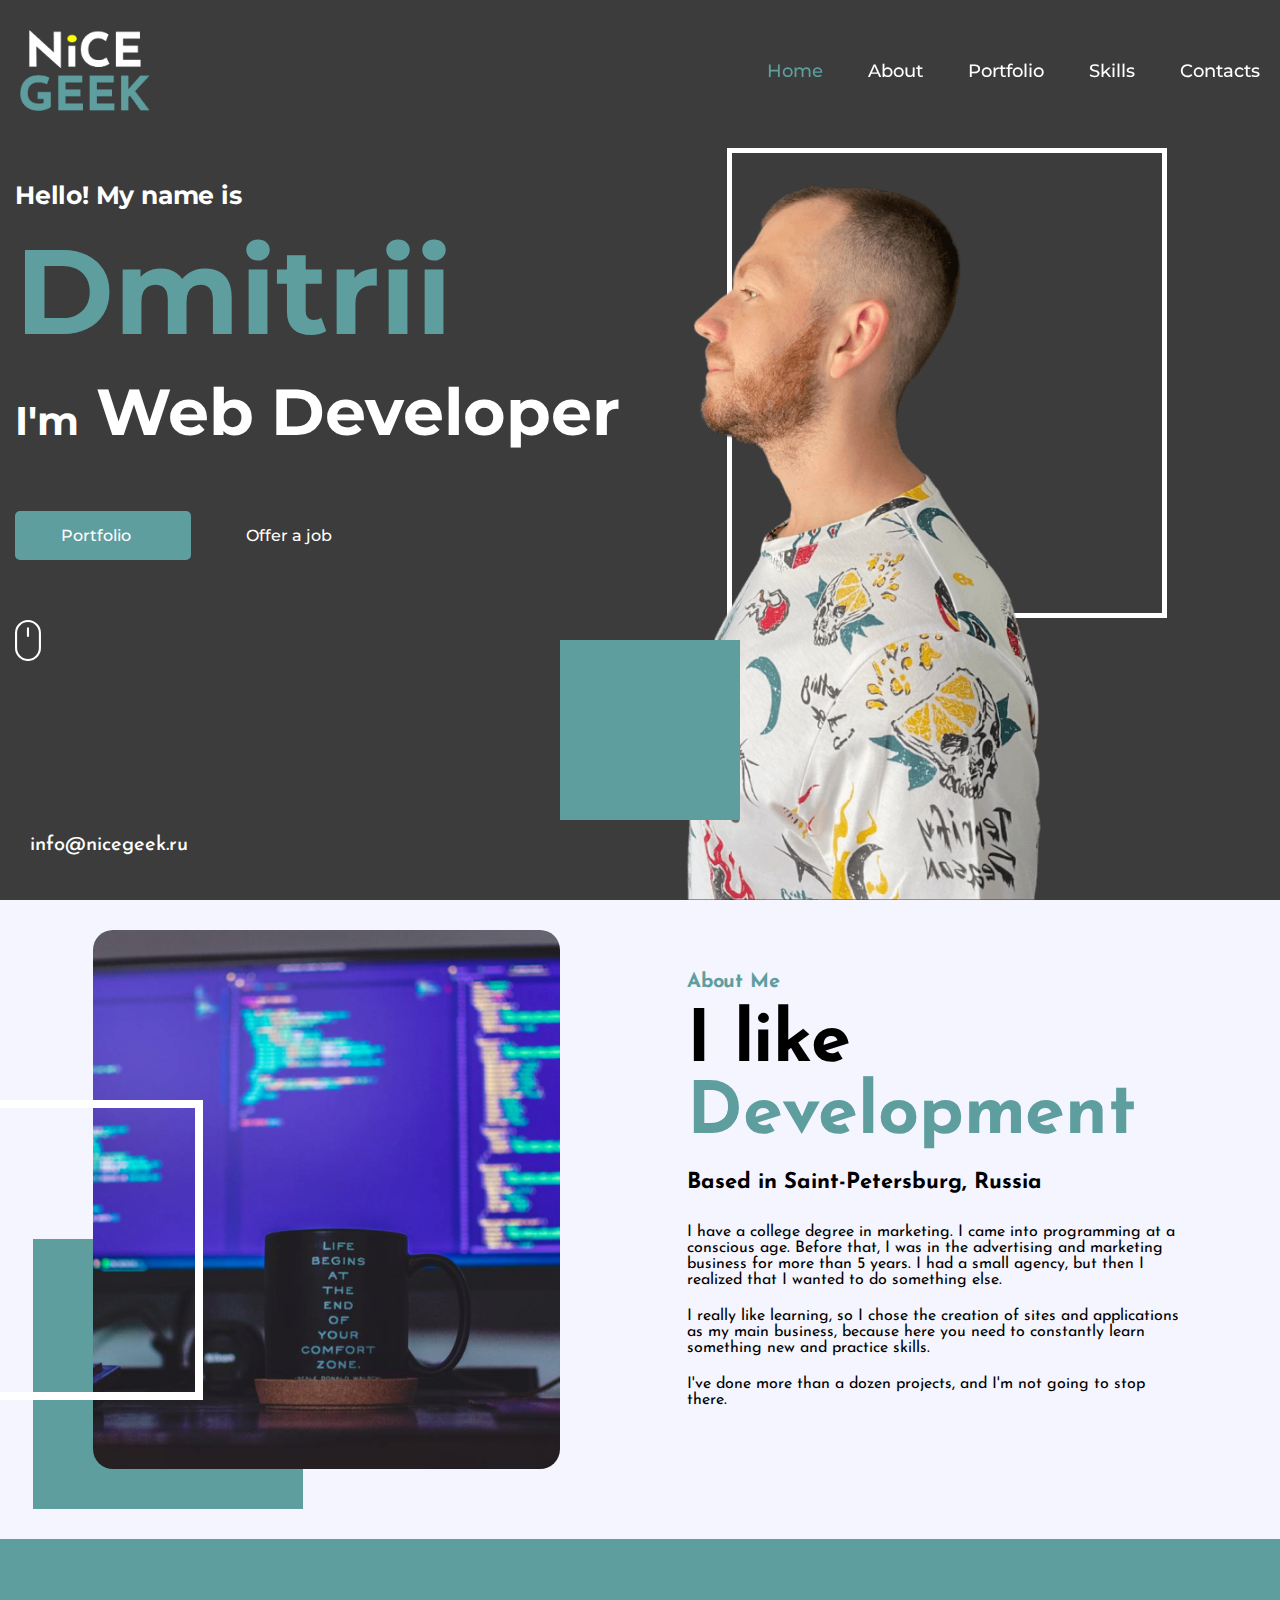
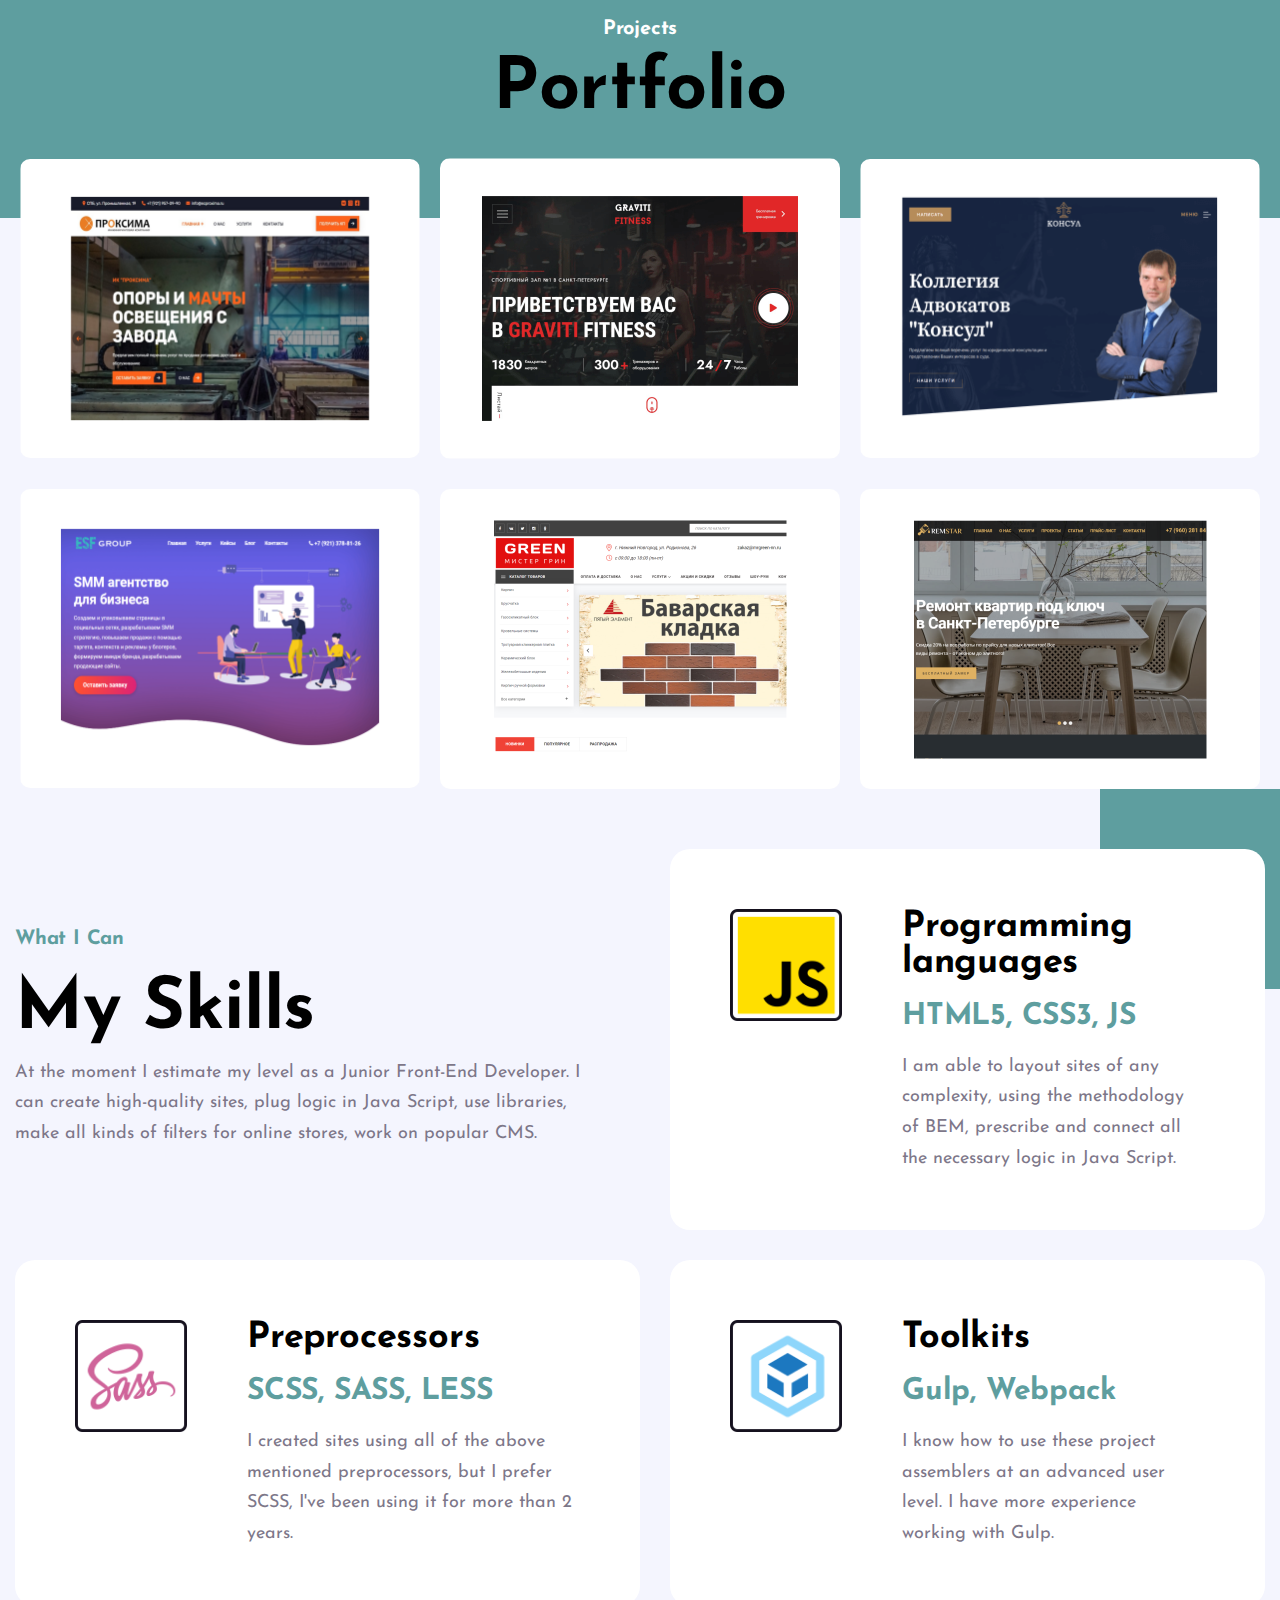
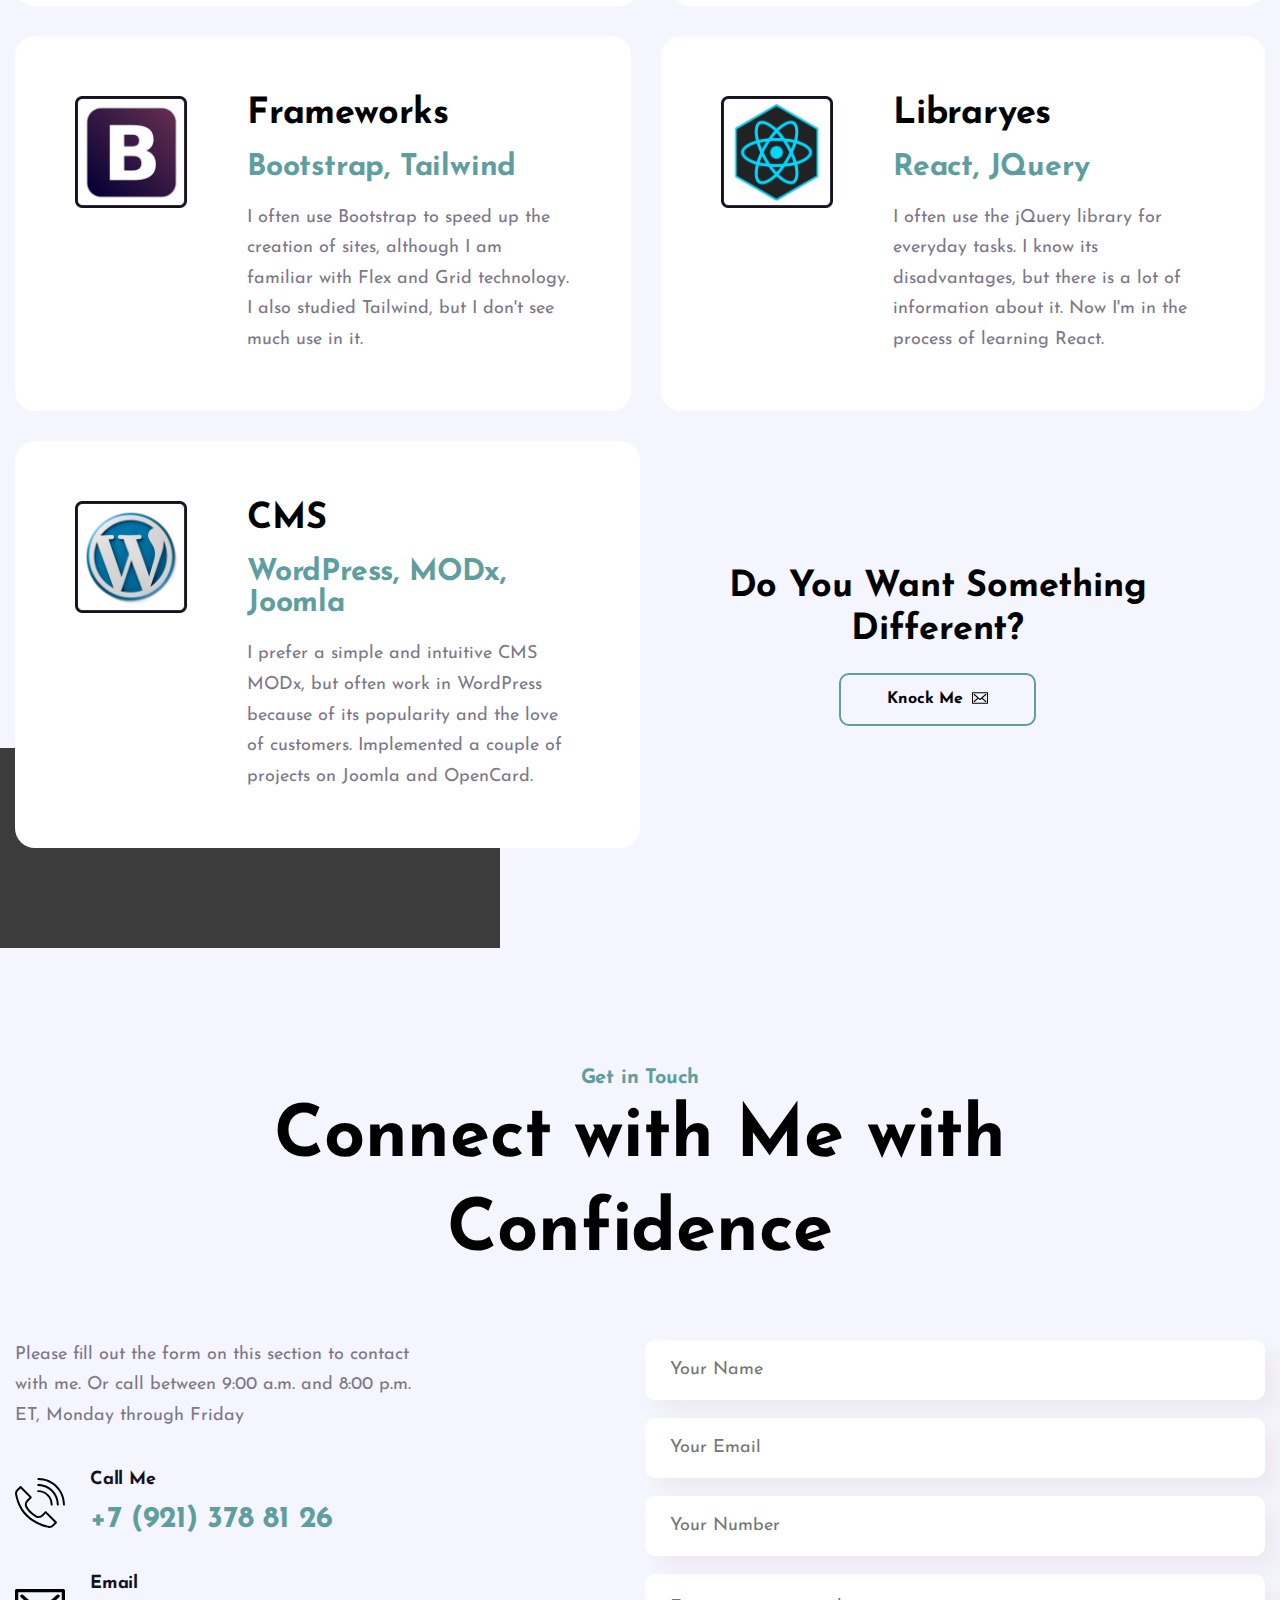
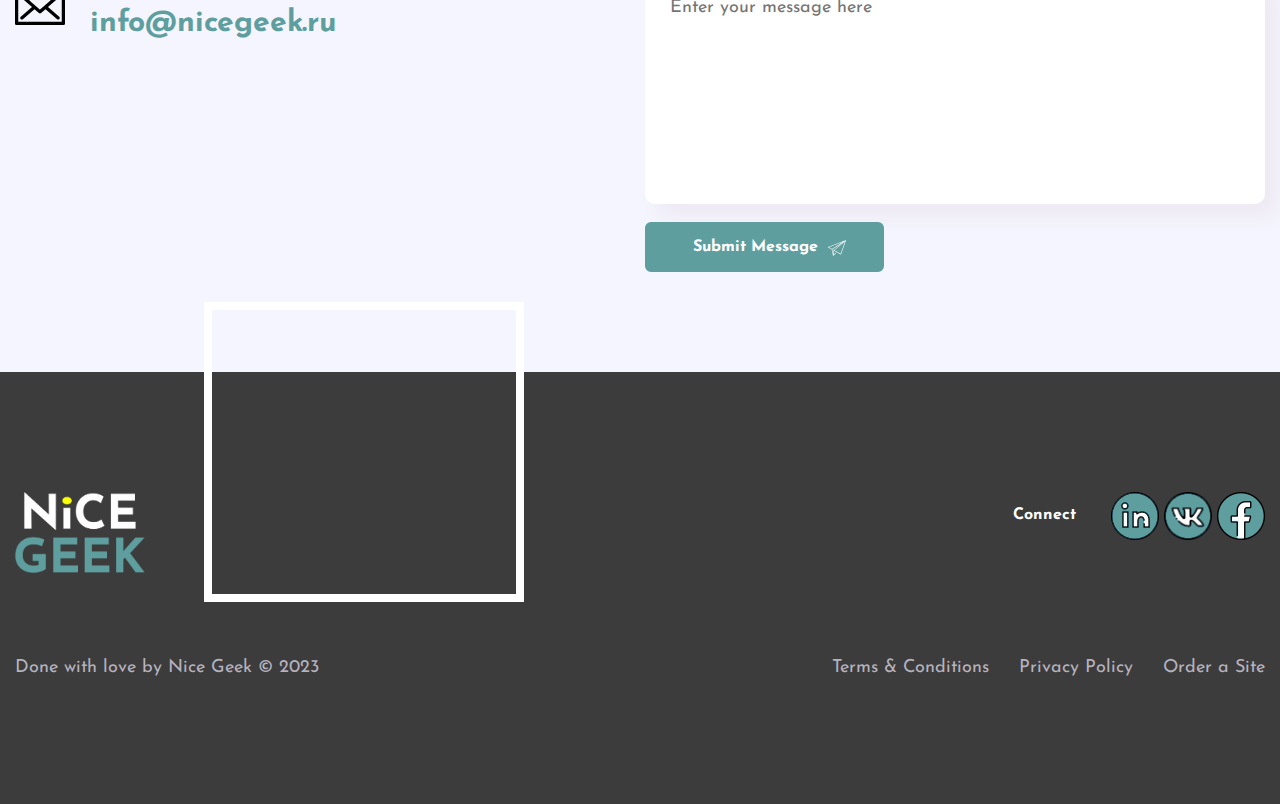
==== commit 4e80059d: "+1" ====
--- a/index.html
+++ b/index.html
@@ -185,15 +185,15 @@
                             </div>
                         </div>
                         <div class="portfolio__projects_item">
-                            <a class="portfolio__projects_link" href="https://madnails.ru/" target="_blank"></a>
+                            <a class="portfolio__projects_link" href="https://konsul.nicegeek.ru/" target="_blank"></a>
                             <div class="portfolio__projects_img">
                                 <img src="./img/projects/project_3.png" alt="portfolio">
                             </div>
                             <div class="portfolio__projects_overlay">
-                                <a href="https://madnails.ru/" target="_blank">Show More</a>
-                                <div class="portfolio__projects_text">
-                                    <p class="portfolio__projects_title">SCSS, JS, MODx</p>
-                                    <h3 class="portfolio__projects_skills">Beauty School</h3>
+                                <a href="https://konsul.nicegeek.ru/" target="_blank">Show More</a>
+                                <div class="portfolio__projects_text">
+                                    <p class="portfolio__projects_title">Gulp + Webpack, Animations, Sliders, Form</p>
+                                    <h3 class="portfolio__projects_skills">Law Office</h3>
                                 </div>
                             </div>
                         </div>
--- a/css/style.css
+++ b/css/style.css
@@ -132,7 +132,7 @@
     align-items: center;
     justify-content: space-around;
     transform: translateX(120%);
-    transition: all 0.2s ease;
+    transition: all 0.3s ease;
 }
 .mobile__nav_active {
     transform: translateX(0);
@@ -148,16 +148,24 @@
 
 .mobile__list_active {
     color: var(--background-color-green)!important;
+}
+.mobile__list a:hover {
+    color: var(--background-color-green);
 }
 .mobile__list a {
     font-size: 25px;
     color: white;
     padding: 10px;
     text-decoration: none;
+    transition: all 0.3s ease-in-out;
 }
 .mobile__email a {
     font-size: 25px;
     color: white;
+    transition: all 0.3s ease-in-out;
+}
+.mobile__email a:hover {
+    color: var(--background-color-green);
 }
 
 .mobile__fade {
@@ -169,19 +177,21 @@
     right: 0;
     bottom: 0;
     background-color: rgba(0, 0, 0, 0);
-    z-index: -10;
-    display: block;
-    transition: all ease;
+    z-index: -1;
+    opacity: 0;
+    transition: all 0.1s ease-in-out;
 }
 
 .mobile__fade_open {
     background-color: rgba(0, 0, 0, 0.9);
-    display: block;
+    opacity: 1;
     z-index: 9;
 }
 
 .no__scroll {
-    overflow-y: hidden;
+    position: fixed;
+	overflow-y: scroll;
+	width: 100%;
 }
 
 
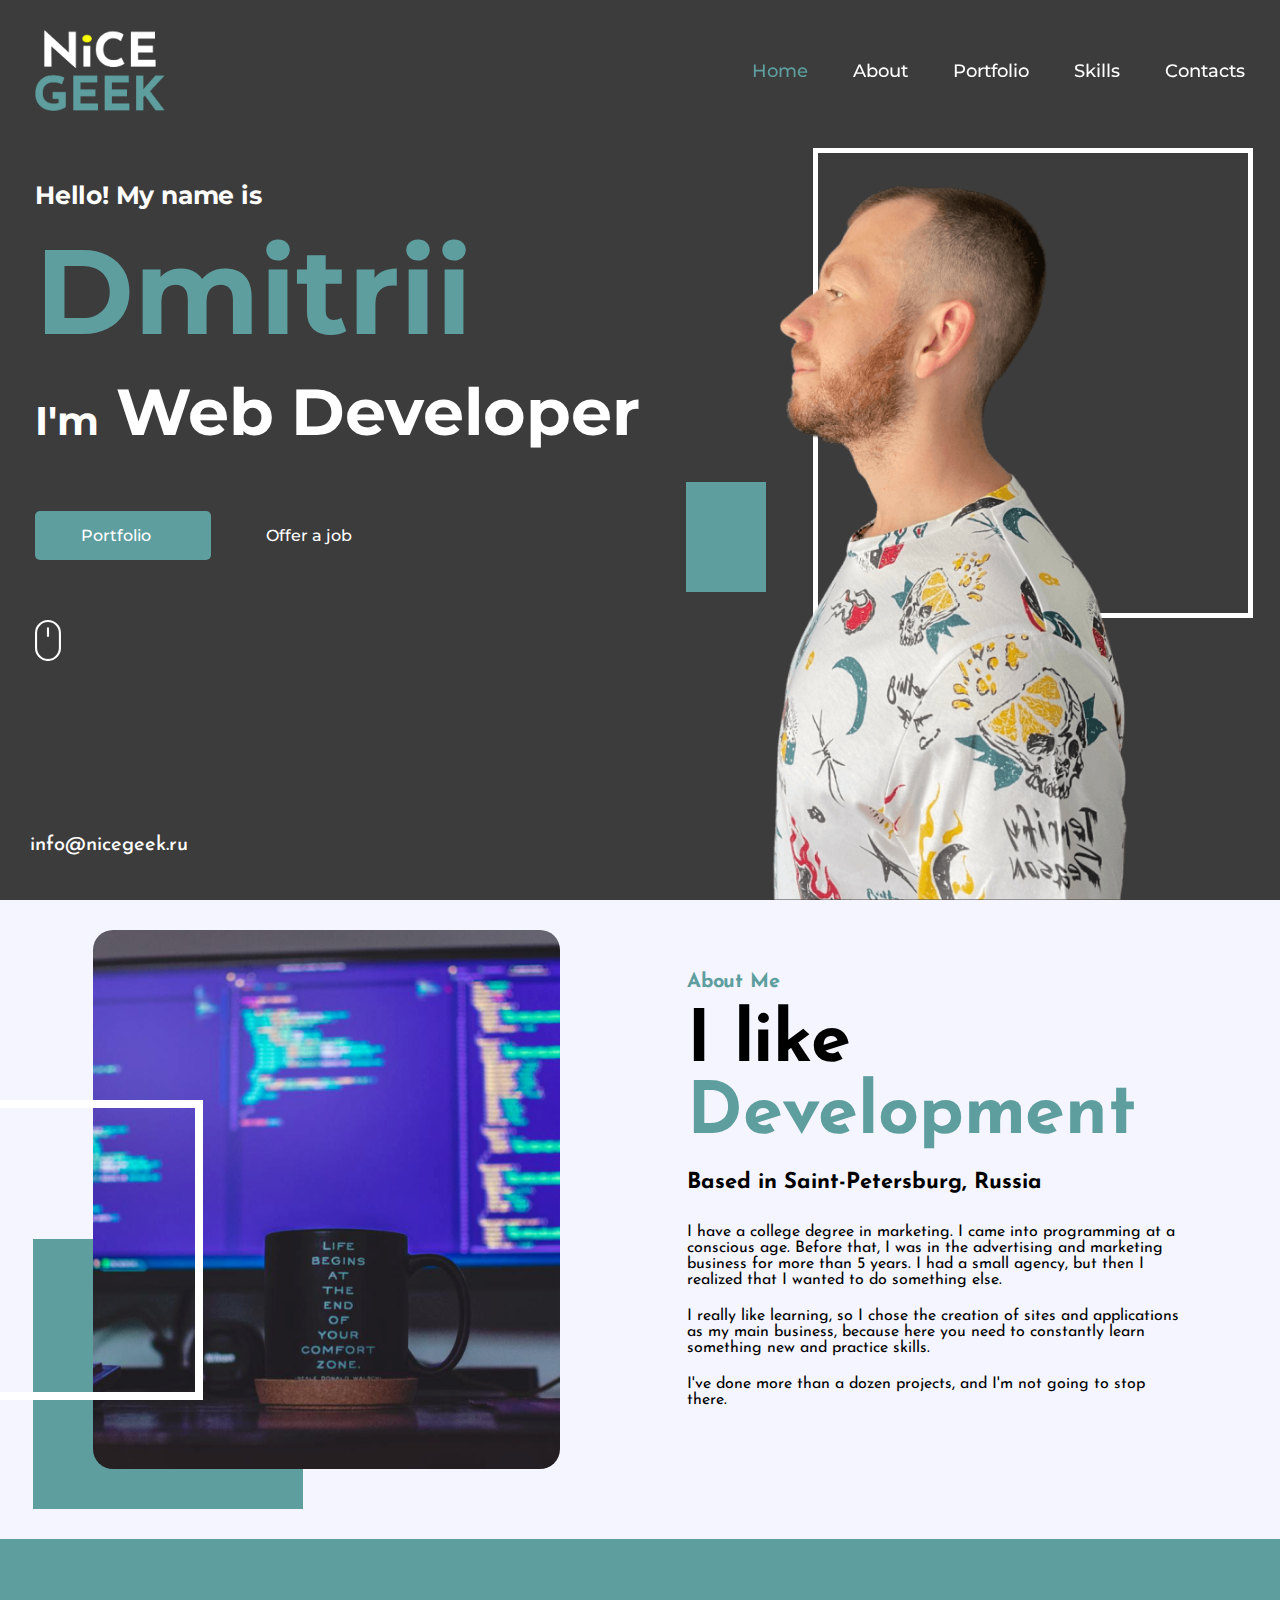
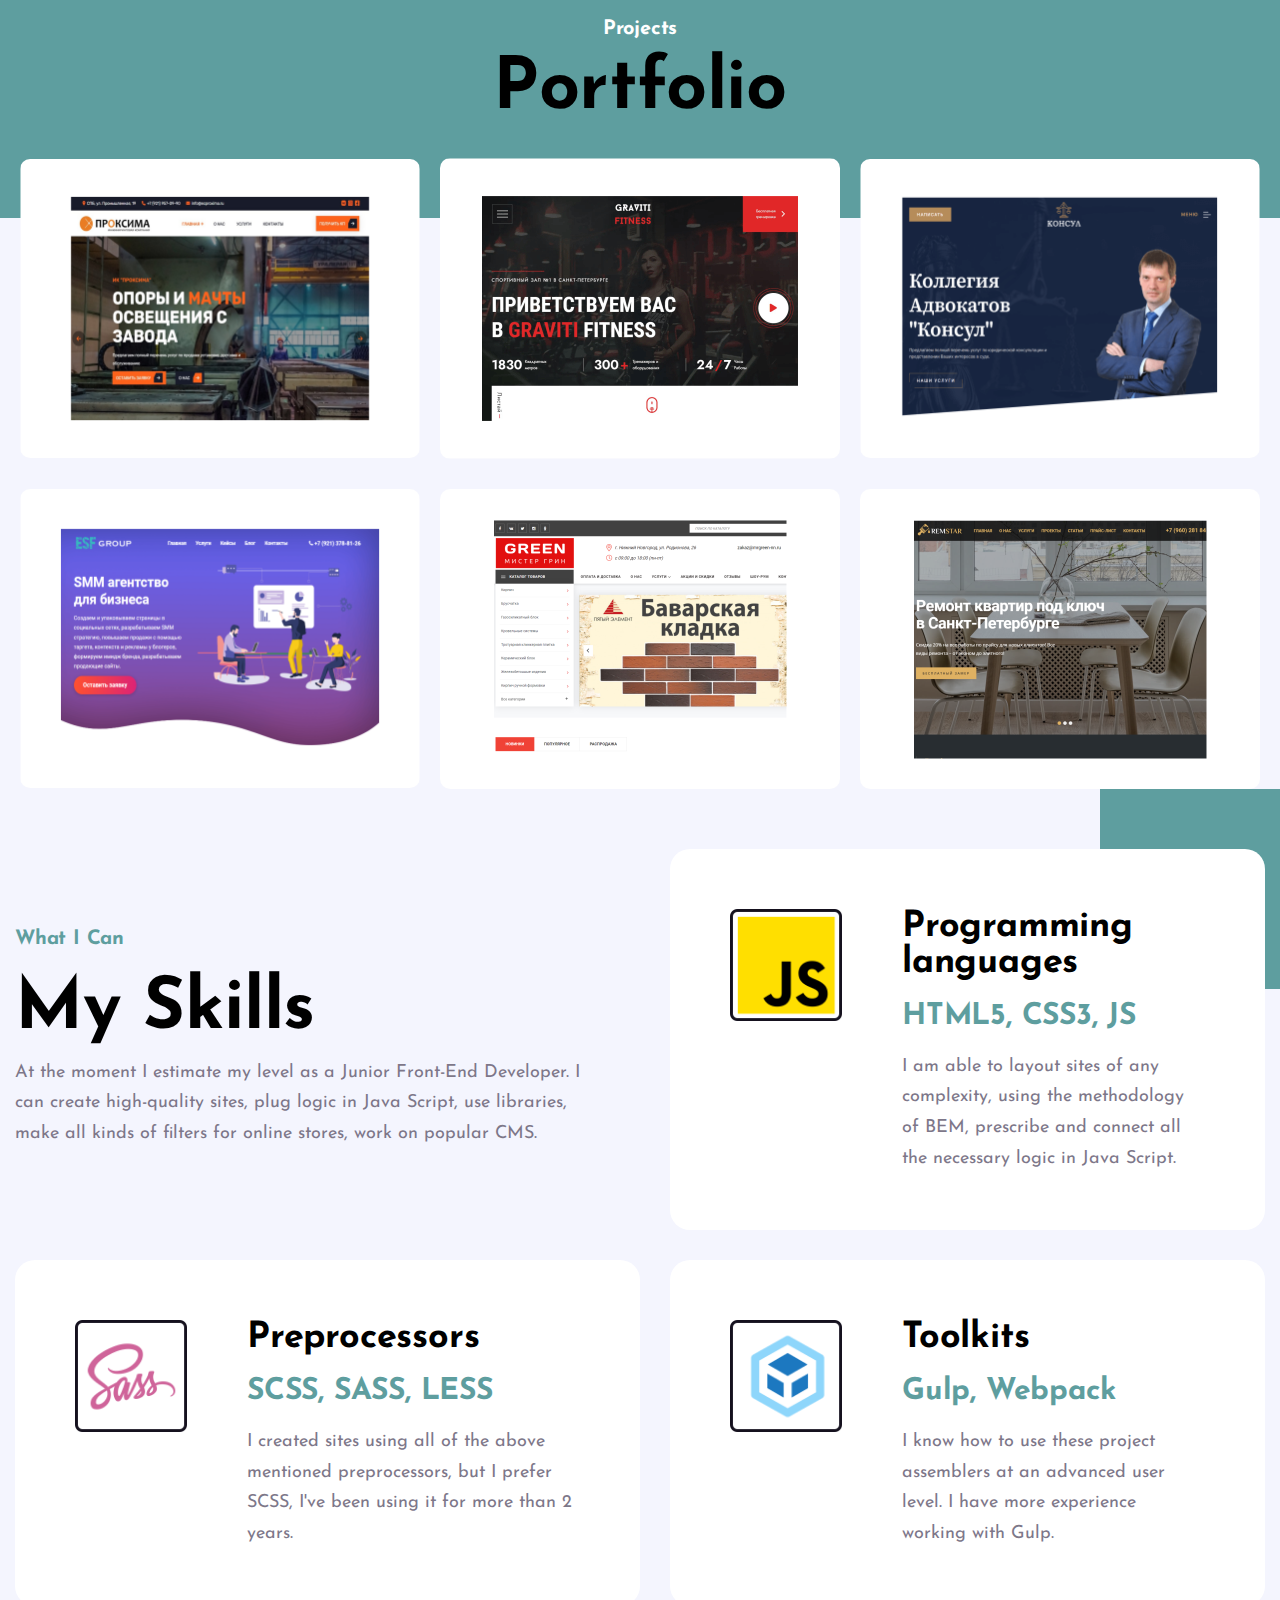
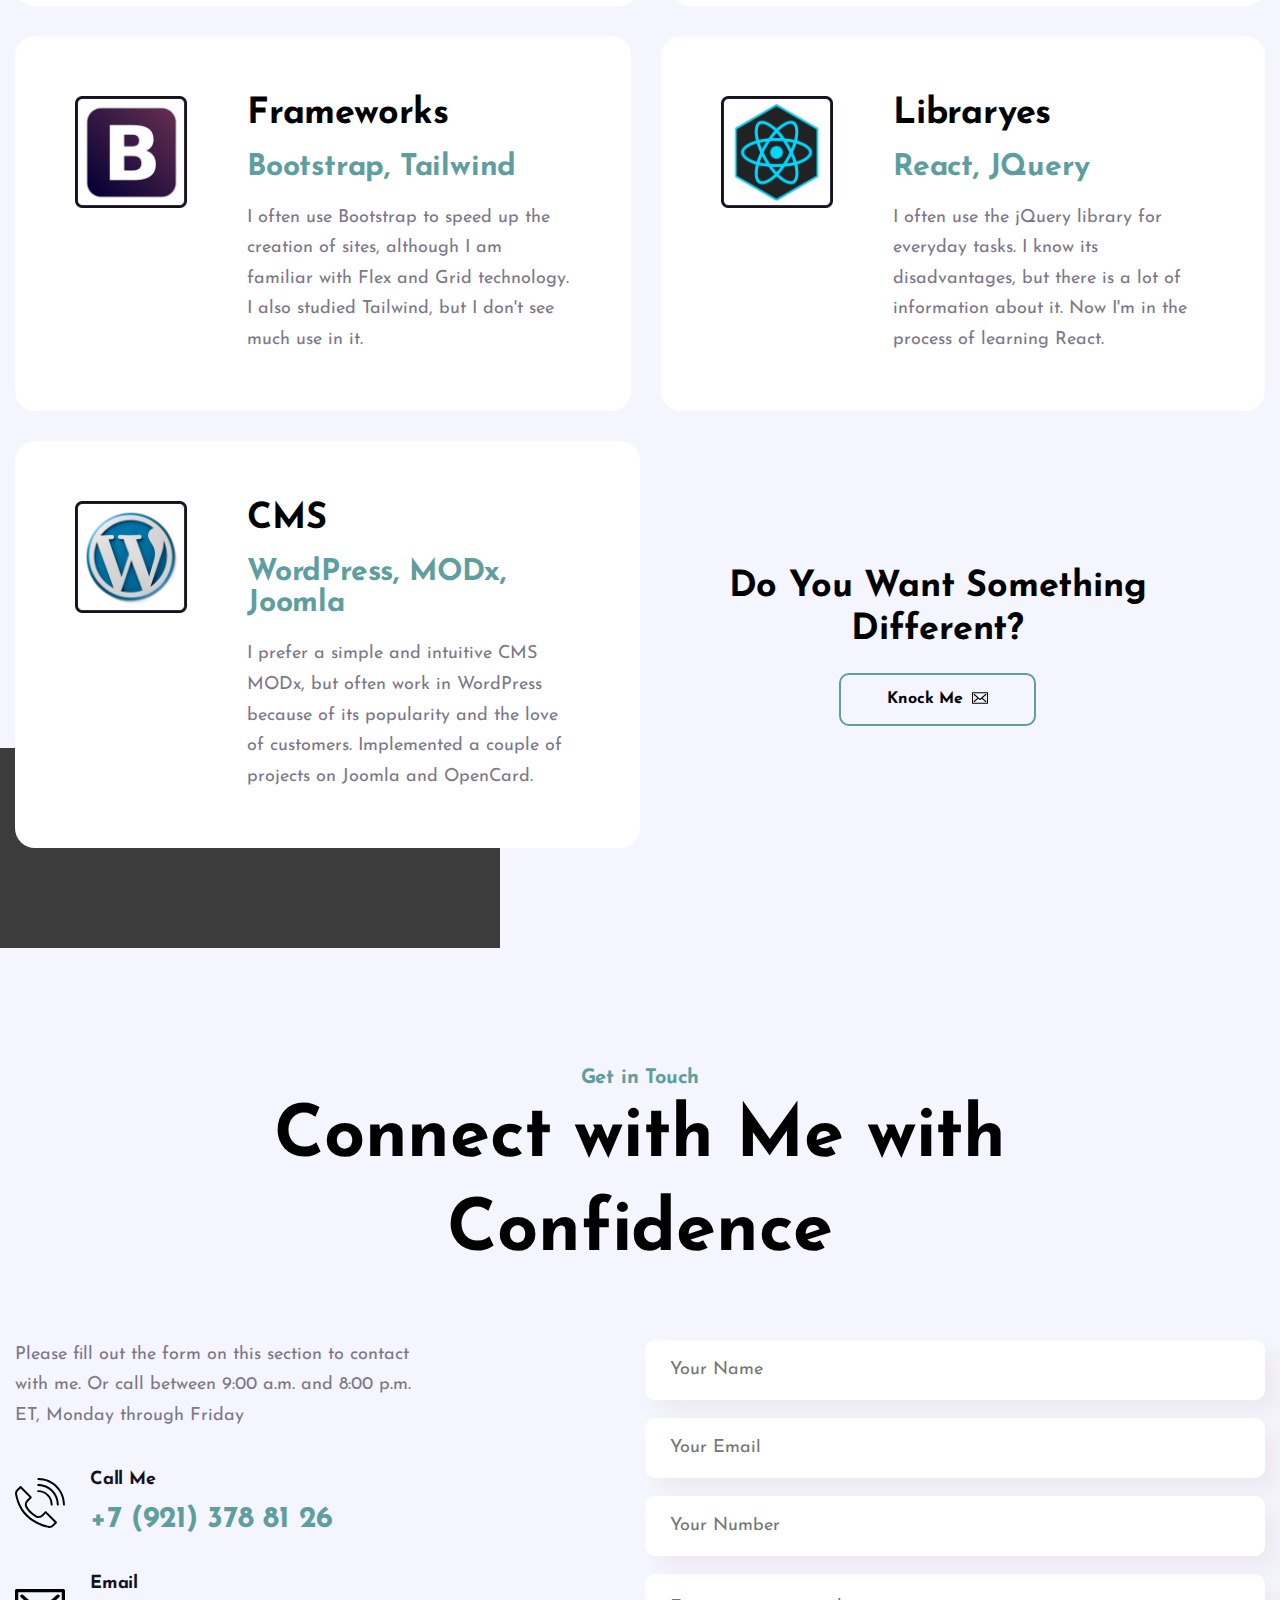
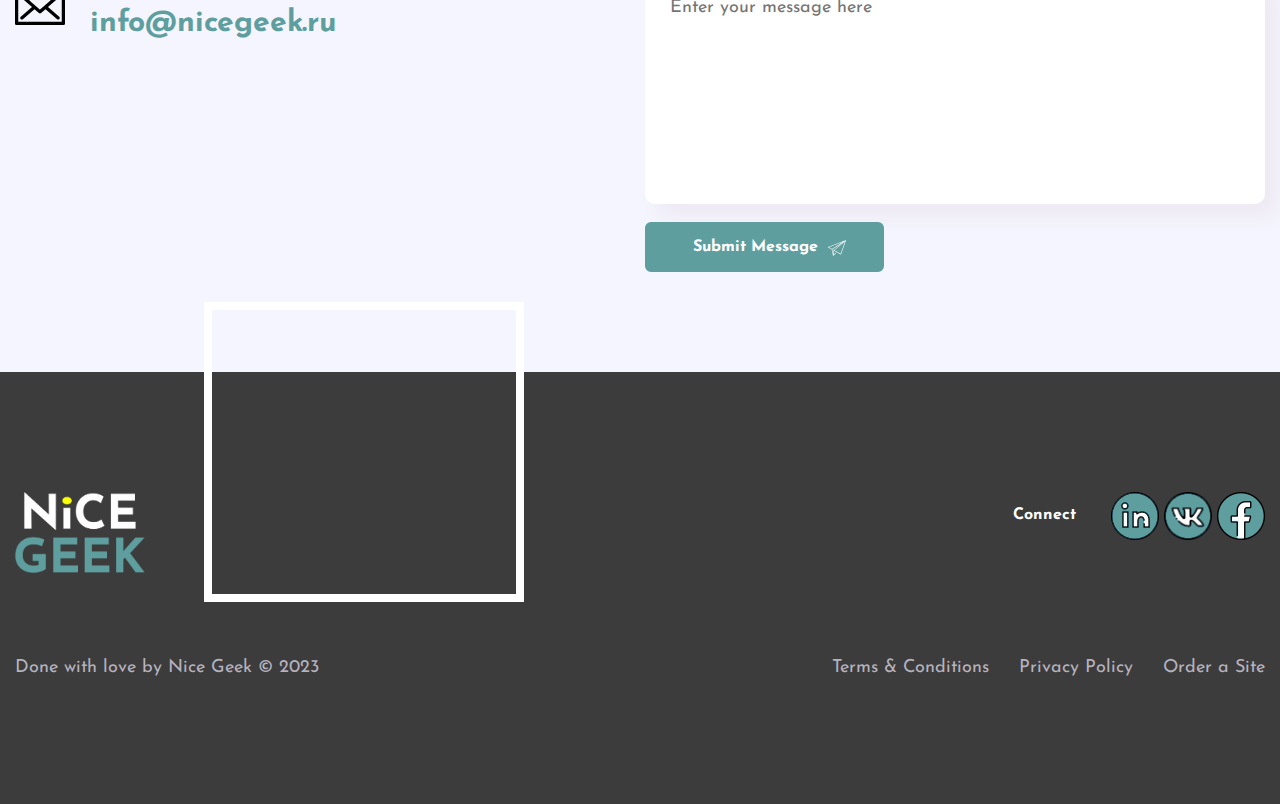
==== commit c9f3a49c: "+1" ====
--- a/index.html
+++ b/index.html
@@ -80,7 +80,7 @@
                             <div class="hero__main_content_text">
                                 <p class="hero__greeting">Hello! My name is</p>
                                 <h1 class="focus-in-expand-fwd-second">Dmitrii</h1>
-                                <p class="hero__profession focus-in-expand-fwd-third">I'm<span class=""> Web Developer</span></p>
+                                <p class="hero__profession focus-in-expand-fwd-third">I'm<span> Web Developer</span></p>
                             </div>
                             <div class="hero__main_content_btn">
                                 <a href="#portfolio" class="hero__btn_violet">Portfolio</a>
--- a/css/style.css
+++ b/css/style.css
@@ -17,6 +17,7 @@
     min-height: 100vh;
     display: flex;
     flex-direction: column;
+    overflow-x: hidden;
 }
 
 .sticky__wrapper {
@@ -189,9 +190,7 @@
 }
 
 .no__scroll {
-    position: fixed;
-	overflow-y: scroll;
-	width: 100%;
+    overflow-y: hidden;
 }
 
 
@@ -417,7 +416,8 @@
 
 .hero__socials {
     position: absolute;
-    top: 40%;
+    top: 50%;
+    transform: translate(0, -50%);
     left: 30px;
     display: flex;
     flex-direction: column;
--- a/css/media.css
+++ b/css/media.css
@@ -1,15 +1,13 @@
 /* Width media queries */
 
-@media (max-width: 1550px) {
+@media (max-width: 1700px) {
     .hero__main_img {
-        right: 250px;
+        right: 13%;
     }
 }
 
 @media (max-width: 1500px) {
-    .hero__main_img {
-        right: 250px;
-    }
+ 
     .about__left img {
         width: 80%;
         height: 80%;
@@ -17,17 +15,20 @@
     .about__center {
         margin-left: -238px;
     }
-}
-
-@media (max-width: 1450px) {
+    .hero__item_one {
+        right: 20px;
+    }
+    .hero__item_five {
+        right: 30px;
+    }
     .hero__main_img {
-        right: 200px;
+        right: 5%;
     }
 }
 
 @media (max-width: 1400px) {
     .hero__item_three {
-        display: none;
+        top: 300px;
     }
     .hero__item_four {
         right: -37px;
@@ -35,9 +36,6 @@
     }
     .hero__item_five {
         display: none;
-    }
-    .hero__main_img {
-        right: 150px;
     }
     .hero__socials {
         display: none;
@@ -54,6 +52,20 @@
         padding: 0px 20px;
         padding-bottom: 70px;
     }
+    .hero__main_content {
+        padding-left: 20px;
+    }
+    .header__top {
+        padding-left: 20px;
+        padding-right: 20px;
+    }
+}
+
+
+@media (max-width: 1330px) {
+     .hero__item_two {
+        display: none;
+    } 
 }
 
 @media (max-width: 1290px) {
@@ -67,7 +79,7 @@
         height: auto;
     }
     .header__top {
-        padding: 30px 15px;
+        padding: 30px 30px;
     }
 
 
@@ -83,6 +95,7 @@
     .logo {
         opacity: 1;
     }
+    
 }
 
 
@@ -138,7 +151,7 @@
     }
 }
 
-@media (max-width: 1060px) {
+@media (max-width: 1095px) {
     .hero__main_img {
         display: none;
     }
@@ -158,7 +171,7 @@
         max-width: 800px;
     }
     .hero__main_content {
-        width: 800px;
+        max-width: 800px;
     }
     .form__wrapper {
         flex-direction: column;
@@ -180,6 +193,9 @@
     .footer::before {
         display: none;
     }
+    .hero__main_anchor {
+        margin-top: 30px;
+    }
 }
 
 @media (max-width: 1000px) {
@@ -224,6 +240,9 @@
     }
     .form__row {
         padding-bottom: 15px;
+    }
+    .hero__main_anchor {
+        margin-top: 30px;
     }
 }
 
@@ -236,6 +255,9 @@
     .footer__left  p {
         max-width: 200px;
     }
+    .hero__main_content {
+        padding-left: 0;
+    }
 }
 @media (max-width: 650px) {
     .hero__profession {
@@ -271,6 +293,13 @@
     }
     .about__left_item_one {
         display: none;
+    }
+    .hero__main_content {
+        padding-left: 0px;
+    }
+    .header__top {
+        padding-left: 30px;
+        padding-right: 30px;
     }
 }
 
@@ -319,6 +348,7 @@
     .skills::after {
         display: none;
     }
+
 }
 
 @media (max-width: 450px) {
@@ -392,6 +422,9 @@
     .portfolio__projects_title {
         font-size: 12px;
     }
+    .hero__main_anchor {
+        margin-top: 30px;
+    }
 }
 
 @media (max-width: 420px) {
@@ -414,13 +447,7 @@
     }
 }
 
-@media (min-height: 1300px) {
-    .hero__main_img {
-        bottom: 300px
-    }
-}
-
-
+/* Height media queries */
 
 @media (max-height: 900px) {
     .hero__item_one {
@@ -429,6 +456,9 @@
     .hero__img {
         width: 90%;
     }
+    .hero__item_five {
+        right: 40px;
+    }
 }
 
 @media (max-height: 870px) {
@@ -441,17 +471,18 @@
 
 }
 
-/* Height media queries */
+
 
 @media (max-height: 828px) {
     .hero__email {
         display: none;
     }
     .hero__item_two {
-        display: none;
+        top: 400px;
+        left: -50px;
     }
     .hero__item_three {
-        top: 130px;
+        display: none;
     }
     .about__left img {
         width: 70%;
@@ -472,15 +503,36 @@
         padding-top: 120px;
     }
     .hero__main_img img {
-        width: 60%;
+        width: 70%;
         height: auto;
     }
     .hero__item_four {
         display: none;
     }
-
-}
-
+    .hero__item_five {
+        display: none;
+    }
+    .hero__item_three {
+        display: none;
+    }
+    .hero__item_two {
+        display: none;
+    } 
+
+    .hero__main_img {
+        right: -10px;
+    }
+    .hero__main_anchor {
+        margin-top: 40px;
+    }
+
+
+}
+@media (max-width: 820px) and (max-height: 1200px) {
+    .hero {
+        min-height: 60vh;
+    }
+}
 @media (max-height: 640px) {
     .about__left img {
         width: 60%;
@@ -506,6 +558,10 @@
     .about {
         padding-top: 84px;
     }
+    .hero__main_img img {
+        width: 60%;
+        height: auto;
+    }
 }
 
 @media (max-height: 550px) {
@@ -536,7 +592,11 @@
     .about {
         padding-top: 5px;
     }
-}
+    .hero__main_content {
+        padding-top: 20px;
+    }
+}
+
 
 @media (max-height: 405px) {
     .hero__main_img img {
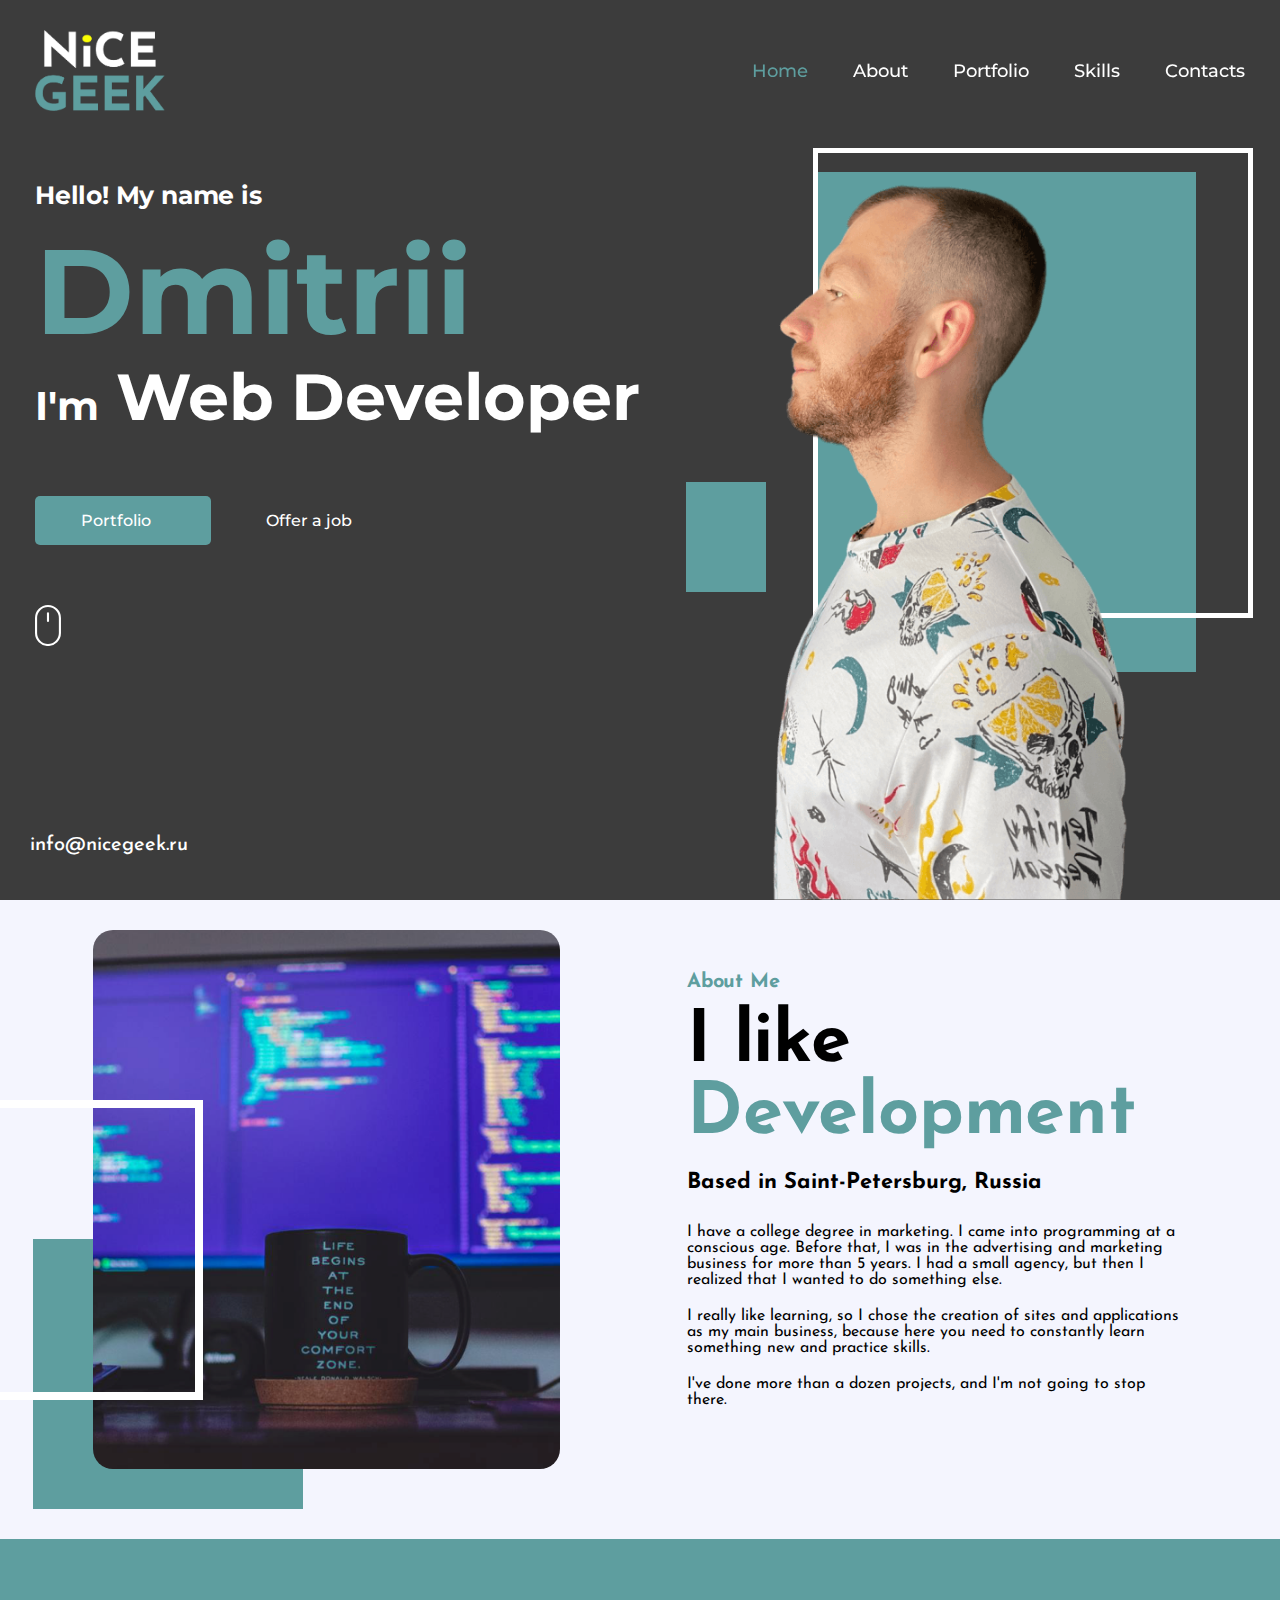
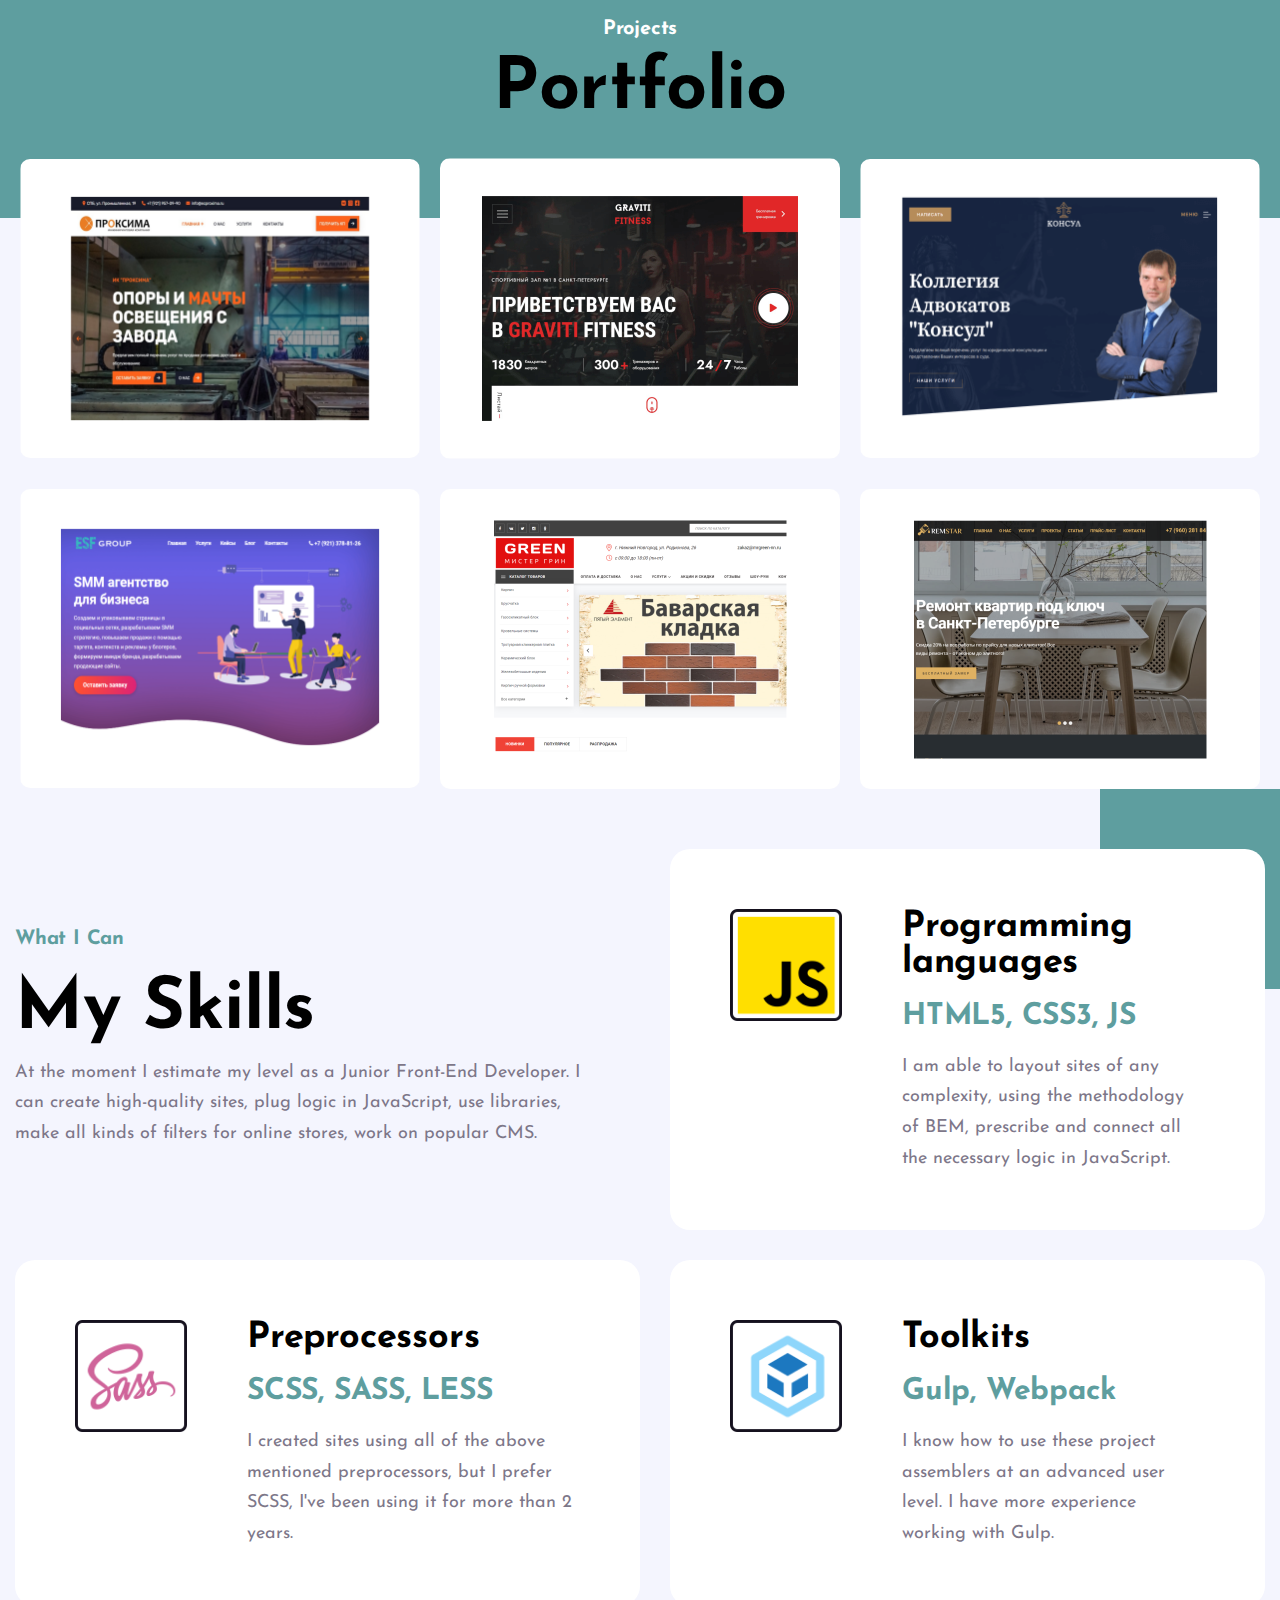
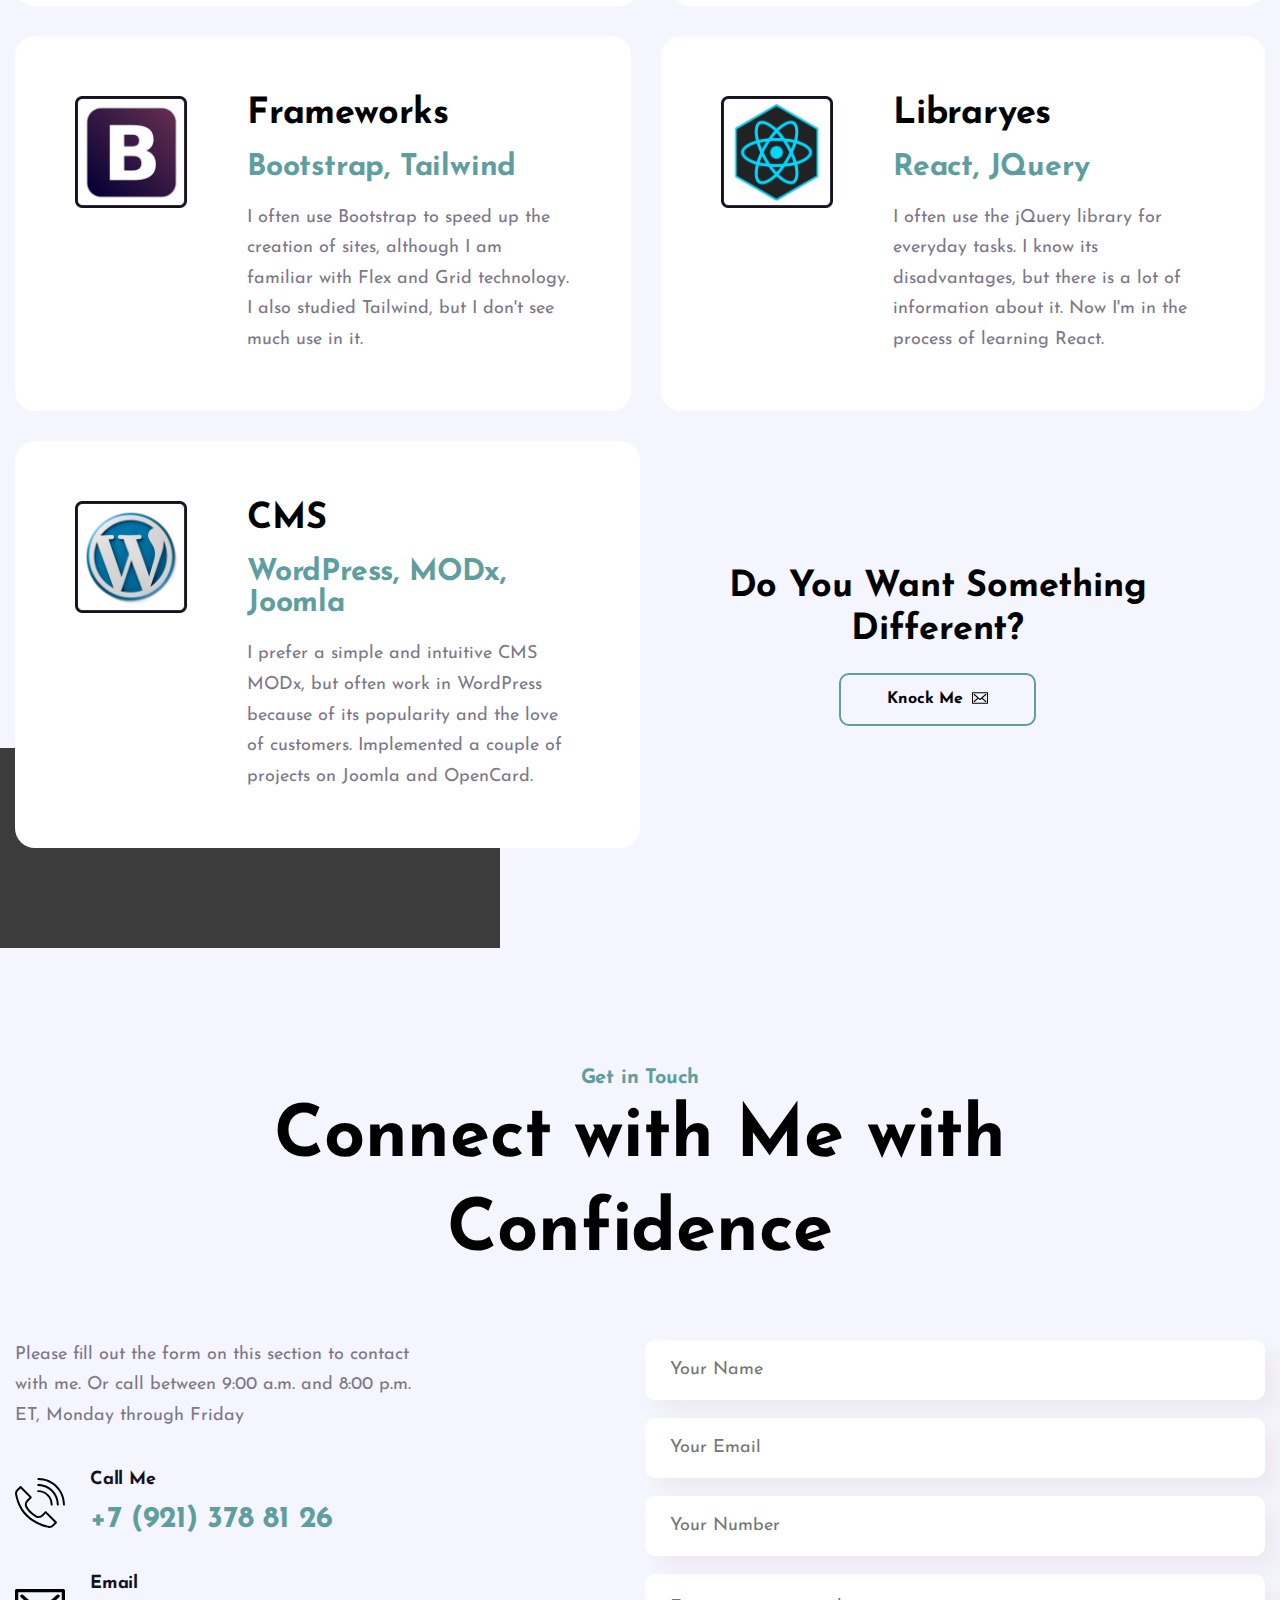
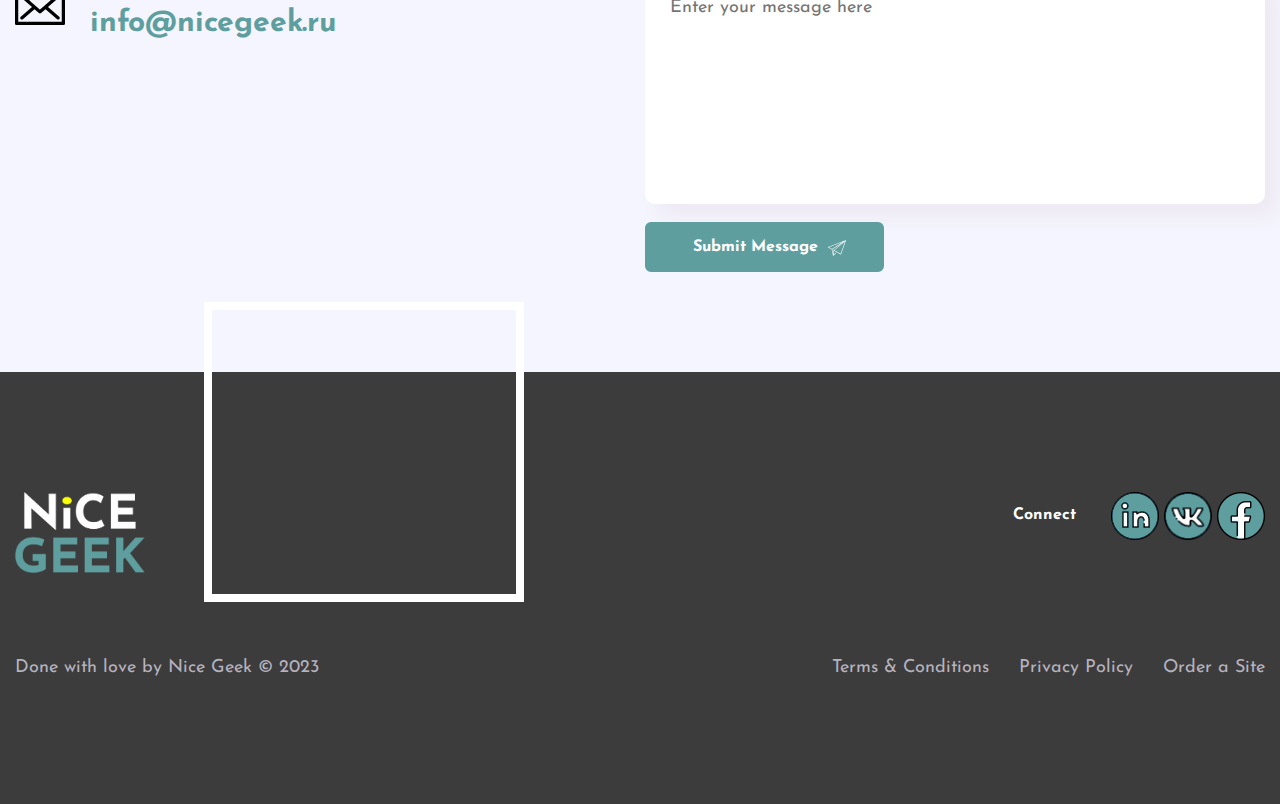
==== commit c827953c: "Update index.html" ====
--- a/index.html
+++ b/index.html
@@ -249,7 +249,7 @@
                         <div class="skills__item_title_format">
                             <p class="section__title">What I Can</p>
                             <h3 class="skills__item_heading">My Skills</h3>
-                            <p class="skills__item_text">At the moment I estimate my level as a Junior Front-End Developer. I can create high-quality sites, plug logic in Java Script, use libraries, make all kinds of filters for online stores, work on popular CMS.</p>
+                            <p class="skills__item_text">At the moment I estimate my level as a Junior Front-End Developer. I can create high-quality sites, plug logic in JavaScript, use libraries, make all kinds of filters for online stores, work on popular CMS.</p>
                         </div>
                         <div class="skills__item">
                             <div class="skills__item_icon">
@@ -258,7 +258,7 @@
                             <div class="skills__item_info">
                                 <h4 class="skills__item_title">Programming languages</h4>
                                 <p class="skills__item_title_two">HTML5, CSS3, JS</p>
-                                <p class="skills__item_info_p">I am able to layout sites of any complexity, using the methodology of BEM, prescribe and connect all the necessary logic in Java Script.</p>
+                                <p class="skills__item_info_p">I am able to layout sites of any complexity, using the methodology of BEM, prescribe and connect all the necessary logic in JavaScript.</p>
                             </div>
                         </div>
                     </div>
--- a/css/style.css
+++ b/css/style.css
@@ -48,10 +48,10 @@
 /* Header styles  */
 
 .header {
-    min-height: 10vh;
     background-color: var(--background-color-dark);
     overflow: hidden;
     position: relative;
+    min-height: 10vh;
 }
 
 
@@ -231,7 +231,6 @@
     font-weight: 700;
     line-height: 1.1;
     color: var(--background-color-green);
-    margin-bottom: 15px;
 }
 
 .hero__profession {
@@ -416,8 +415,8 @@
 
 .hero__socials {
     position: absolute;
-    top: 50%;
-    transform: translate(0, -50%);
+    top: 40%;
+    transform: translate(0, -40%);
     left: 30px;
     display: flex;
     flex-direction: column;
--- a/css/media.css
+++ b/css/media.css
@@ -451,7 +451,7 @@
 
 @media (max-height: 900px) {
     .hero__item_one {
-        display: none;
+        height: 500px;
     }
     .hero__img {
         width: 90%;
@@ -460,7 +460,6 @@
         right: 40px;
     }
 }
-
 @media (max-height: 870px) {
     .hero__email {
         display: none;
@@ -470,8 +469,6 @@
     }
 
 }
-
-
 
 @media (max-height: 828px) {
     .hero__email {
@@ -487,6 +484,9 @@
     .about__left img {
         width: 70%;
     }
+    .hero__item_one {
+        height: 400px;
+    }
 }
 
 @media (max-height: 790px) {
@@ -518,12 +518,11 @@
     .hero__item_two {
         display: none;
     } 
-
-    .hero__main_img {
-        right: -10px;
-    }
     .hero__main_anchor {
         margin-top: 40px;
+    }
+    .hero__item_one {
+        display: none;
     }
 
 
